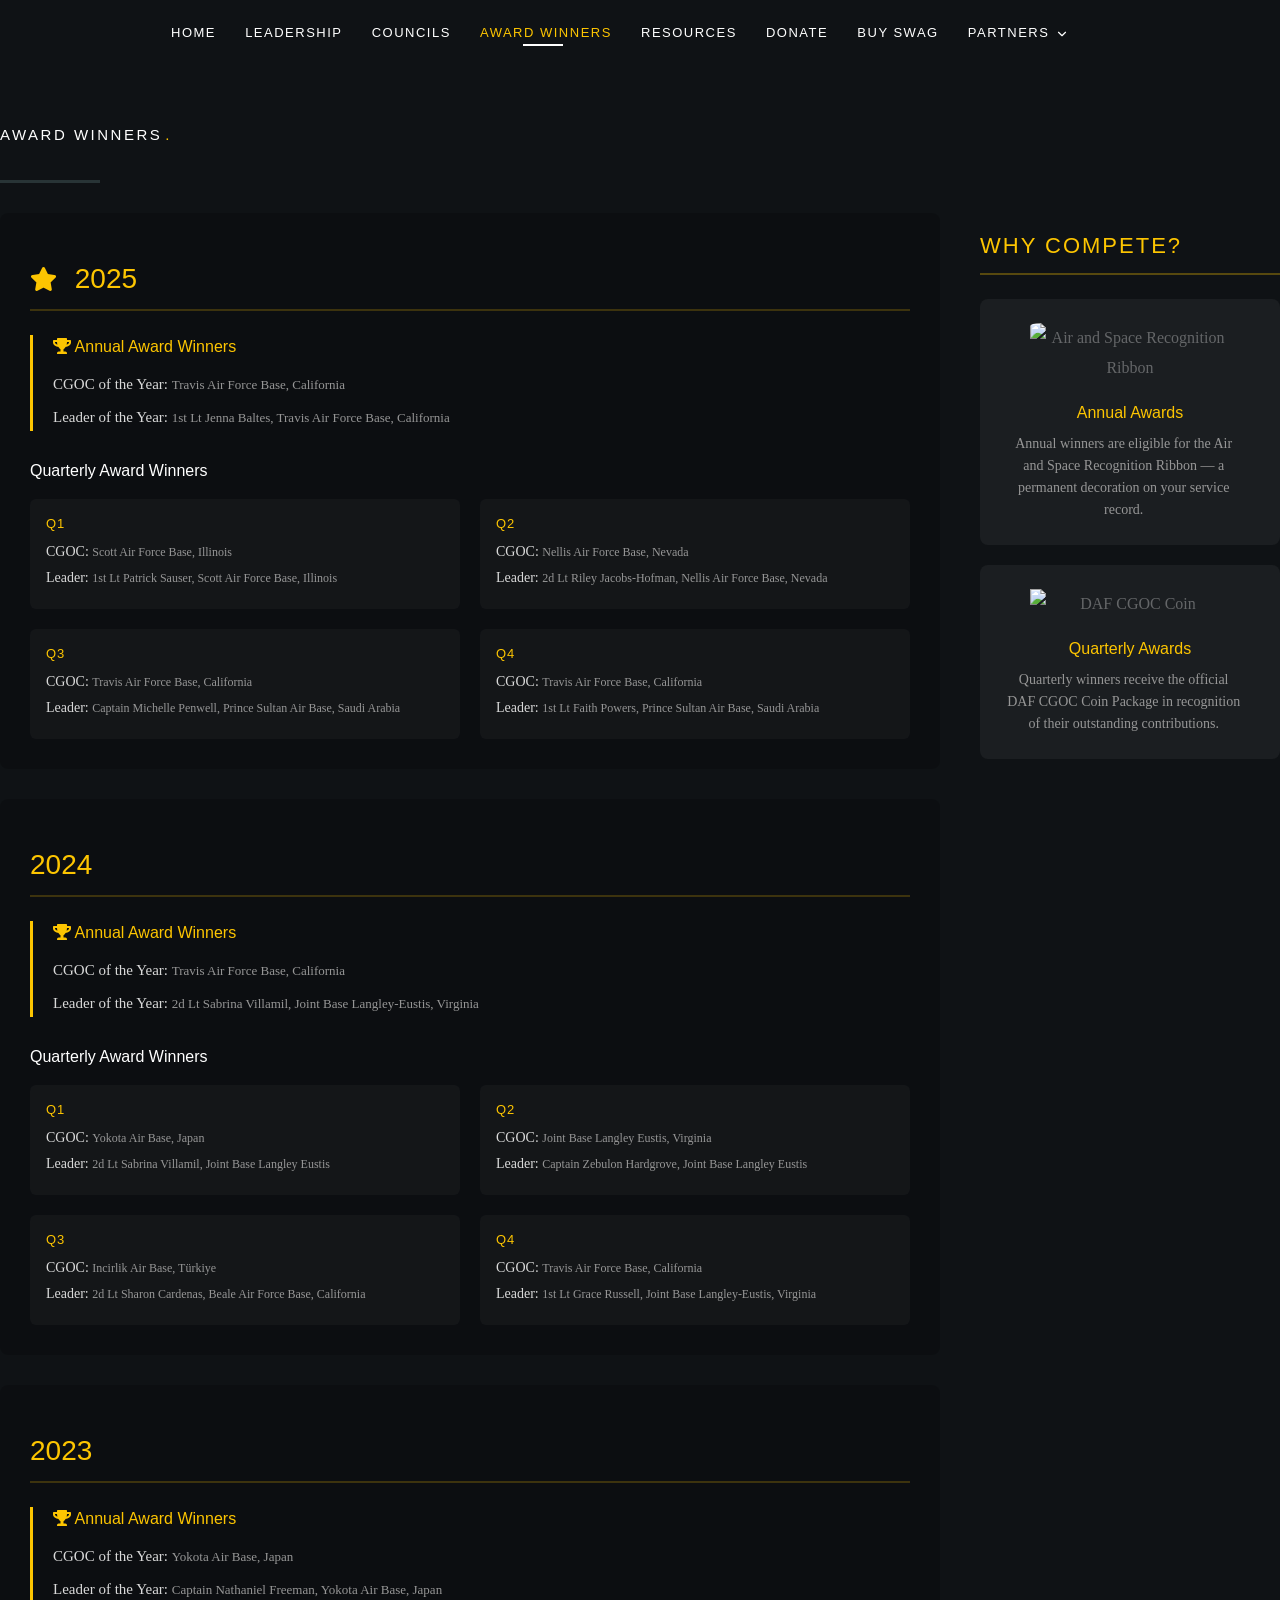
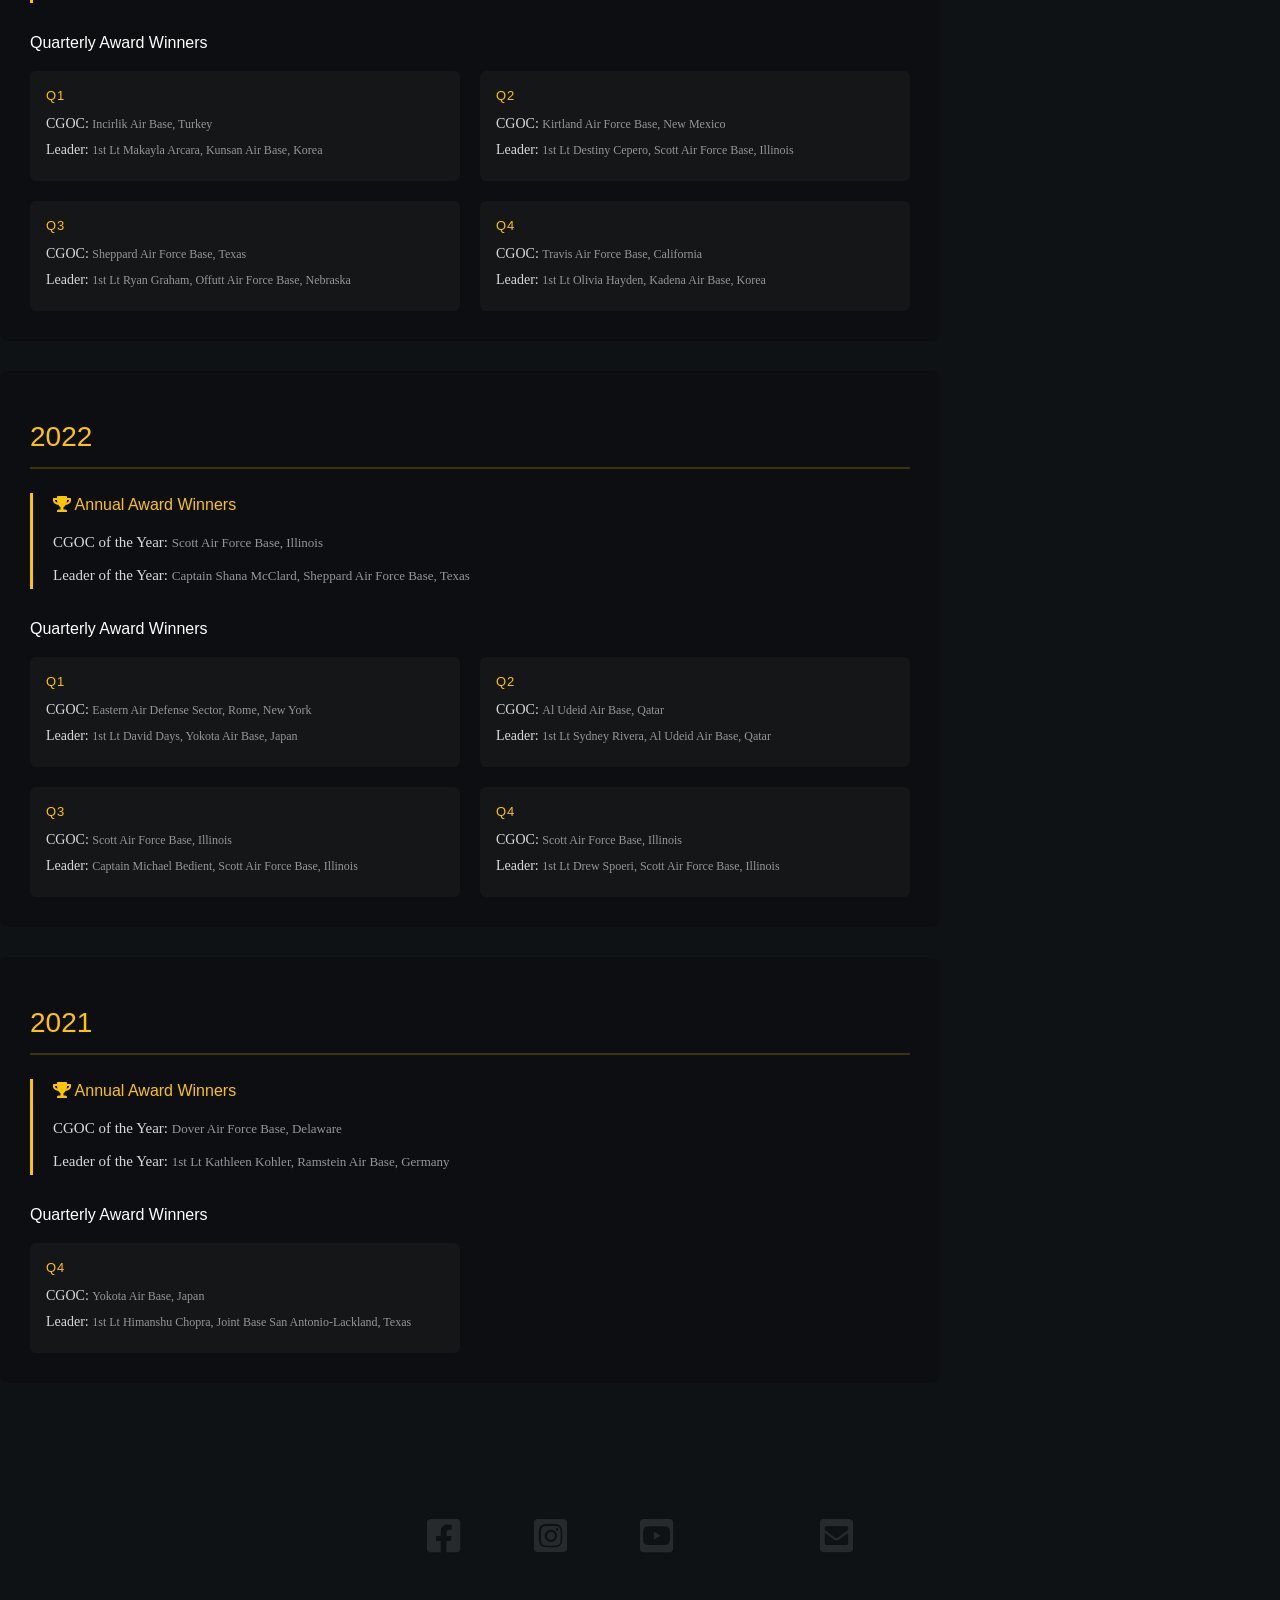
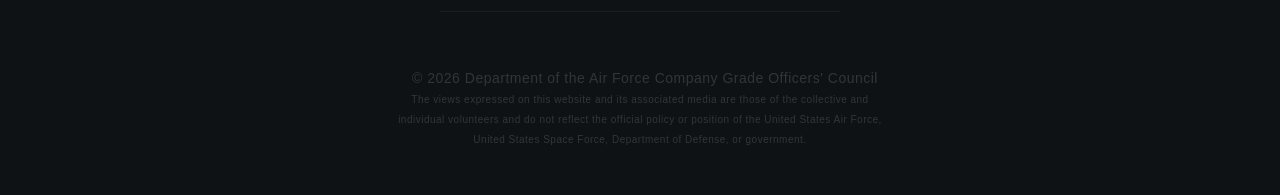
==== pages/award-winners.html @ f89428ad "Merge 72151a832425ed2cee11b6a753209eeb3ce64555 into 691ae4dccf4a4c928e546b67355859ea66c9c79c" ====
<!DOCTYPE html>
<html lang="en">
<head>
    <!-- - google analytics
    	 ================================================== -->
    <!-- Google tag (gtag.js) -->
    <script async src="https://www.googletagmanager.com/gtag/js?id=G-9MLXG6SFE1"></script>
    <script>
        window.dataLayer = window.dataLayer || [];
        function gtag() { dataLayer.push(arguments); }
        gtag('js', new Date());

        gtag('config', 'G-9MLXG6SFE1');
    </script>
    
    <!--- basic page needs
    ================================================== -->
    <meta charset="utf-8">
    <title>Award Winners - CGOC</title>
	<meta name="description" content="The 'Award Winners' page lists current and previous award winners for the quarterly and annual DAFCGOC awards.">  
	<meta name="author" content="">

    <!-- mobile-specific metas
    ================================================== -->
	<meta name="viewport" content="width=device-width, initial-scale=1, maximum-scale=5">

 	<!-- CSS
    ================================================== -->
    <link rel="stylesheet" href="../css/base.css">
    <link rel="stylesheet" href="../css/vendor.min.css">
    <link rel="stylesheet" href="../css/main.css">     
    <link rel="stylesheet" href="https://use.fontawesome.com/releases/v5.15.1/css/all.css">
    <link rel="stylesheet" href="https://use.fontawesome.com/releases/v5.15.1/css/v4-shims.css">

    <!-- favicons
    ================================================== -->
    <link rel="shortcut icon" href="../favicon.png" >

    <link rel="canonical" href="https://dafcgoc.org/pages/award-winners.html" />


</head>

<body>

	<!-- header
    ================================================== -->
    <header id="main-header">

        <div class="row">

            <div class="logo">
                <a href="../index.html">Home - DAFCGOC</a>
            </div>

            <nav id="nav-wrap">         
                
                <a class="mobile-btn" href="#nav-wrap" title="Show navigation">
                    <span class="menu-icon">Menu</span>
                </a>

                <a class="mobile-btn" href="#" title="Hide navigation">
                    <span class="menu-icon">Menu</span>
                </a>            

                <ul id="nav" class="nav">
					<li><a href="../index.html">Home</a></li>
					<li><a href="leadership.html">Leadership</a></li>
					<li><a href="councils.html">Councils</a></li>
                    <li class="current"><a href="award-winners.html">Award Winners</a></li>
                    <li><a href="resources.html">Resources</a></li>
                    <li><a href="donate.html">Donate</a></li>
                    <li><a href="store.html">Buy Swag</a></li>
					<li class="dropdown">
						<a href="#" class="top-level">Partners <svg class="nav-icon" xmlns="http://www.w3.org/2000/svg" width="14" height="14" viewBox="0 0 24 24"><path fill="none" stroke="currentColor" stroke-linecap="round" stroke-linejoin="round" stroke-width="2" d="m6 9l6 6l6-6"/></svg></a>
						<div class="dropdown-content">
      						<a href="moaa.html">MOAA</a>
      						<a href="defo.html">DEFO</a>
    					</div>
				</ul> <!-- end #nav -->

            </nav> <!-- end #nav-wrap -->

        </div> <!-- end row -->

    </header> <!-- end header -->


    <!-- Award winners
    ================================================== -->
    <section id="leadership" class="awards-page">

        <div class="row team section-head">
            <div class="twelve columns">
                <h1>Award Winners<span>.</span></h1>
                <hr />
            </div>

            <div class="awards-layout">

                <!-- Left column: Year cards -->
                <div class="awards-content">

                    <!-- 2025 -->
                    <div class="year-card">
                        <h2 class="year-card__heading"><i class="fas fa-star"></i> 2025</h2>

                        <div class="annual-winners">
                            <h4><i class="fas fa-trophy"></i> Annual Award Winners</h4>
                            <p>CGOC of the Year: <span>Travis Air Force Base, California</span></p>
                            <p>Leader of the Year: <span>1st Lt Jenna Baltes, Travis Air Force Base, California</span></p>
                        </div>

                        <div class="quarterly-winners">
                            <h4>Quarterly Award Winners</h4>
                            <div class="quarterly-grid">
                                <div class="quarter-block">
                                    <div class="quarter-block__label">Q1</div>
                                    <p>CGOC: <span>Scott Air Force Base, Illinois</span></p>
                                    <p>Leader: <span>1st Lt Patrick Sauser, Scott Air Force Base, Illinois</span></p>
                                </div>
                                <div class="quarter-block">
                                    <div class="quarter-block__label">Q2</div>
                                    <p>CGOC: <span>Nellis Air Force Base, Nevada</span></p>
                                    <p>Leader: <span>2d Lt Riley Jacobs-Hofman, Nellis Air Force Base, Nevada</span></p>
                                </div>
                                <div class="quarter-block">
                                    <div class="quarter-block__label">Q3</div>
                                    <p>CGOC: <span>Travis Air Force Base, California</span></p>
                                    <p>Leader: <span>Captain Michelle Penwell, Prince Sultan Air Base, Saudi Arabia</span></p>
                                </div>
                                <div class="quarter-block">
                                    <div class="quarter-block__label">Q4</div>
                                    <p>CGOC: <span>Travis Air Force Base, California</span></p>
                                    <p>Leader: <span>1st Lt Faith Powers, Prince Sultan Air Base, Saudi Arabia</span></p>
                                </div>
                            </div>
                        </div>
                    </div> <!-- end 2025 -->

                    <!-- 2024 -->
                    <div class="year-card">
                        <h2 class="year-card__heading">2024</h2>

                        <div class="annual-winners">
                            <h4><i class="fas fa-trophy"></i> Annual Award Winners</h4>
                            <p>CGOC of the Year: <span>Travis Air Force Base, California</span></p>
                            <p>Leader of the Year: <span>2d Lt Sabrina Villamil, Joint Base Langley-Eustis, Virginia</span></p>
                        </div>

                        <div class="quarterly-winners">
                            <h4>Quarterly Award Winners</h4>
                            <div class="quarterly-grid">
                                <div class="quarter-block">
                                    <div class="quarter-block__label">Q1</div>
                                    <p>CGOC: <span>Yokota Air Base, Japan</span></p>
                                    <p>Leader: <span>2d Lt Sabrina Villamil, Joint Base Langley Eustis</span></p>
                                </div>
                                <div class="quarter-block">
                                    <div class="quarter-block__label">Q2</div>
                                    <p>CGOC: <span>Joint Base Langley Eustis, Virginia</span></p>
                                    <p>Leader: <span>Captain Zebulon Hardgrove, Joint Base Langley Eustis</span></p>
                                </div>
                                <div class="quarter-block">
                                    <div class="quarter-block__label">Q3</div>
                                    <p>CGOC: <span>Incirlik Air Base, Türkiye</span></p>
                                    <p>Leader: <span>2d Lt Sharon Cardenas, Beale Air Force Base, California</span></p>
                                </div>
                                <div class="quarter-block">
                                    <div class="quarter-block__label">Q4</div>
                                    <p>CGOC: <span>Travis Air Force Base, California</span></p>
                                    <p>Leader: <span>1st Lt Grace Russell, Joint Base Langley-Eustis, Virginia</span></p>
                                </div>
                            </div>
                        </div>
                    </div> <!-- end 2024 -->

                    <!-- 2023 -->
                    <div class="year-card">
                        <h2 class="year-card__heading">2023</h2>

                        <div class="annual-winners">
                            <h4><i class="fas fa-trophy"></i> Annual Award Winners</h4>
                            <p>CGOC of the Year: <span>Yokota Air Base, Japan</span></p>
                            <p>Leader of the Year: <span>Captain Nathaniel Freeman, Yokota Air Base, Japan</span></p>
                        </div>

                        <div class="quarterly-winners">
                            <h4>Quarterly Award Winners</h4>
                            <div class="quarterly-grid">
                                <div class="quarter-block">
                                    <div class="quarter-block__label">Q1</div>
                                    <p>CGOC: <span>Incirlik Air Base, Turkey</span></p>
                                    <p>Leader: <span>1st Lt Makayla Arcara, Kunsan Air Base, Korea</span></p>
                                </div>
                                <div class="quarter-block">
                                    <div class="quarter-block__label">Q2</div>
                                    <p>CGOC: <span>Kirtland Air Force Base, New Mexico</span></p>
                                    <p>Leader: <span>1st Lt Destiny Cepero, Scott Air Force Base, Illinois</span></p>
                                </div>
                                <div class="quarter-block">
                                    <div class="quarter-block__label">Q3</div>
                                    <p>CGOC: <span>Sheppard Air Force Base, Texas</span></p>
                                    <p>Leader: <span>1st Lt Ryan Graham, Offutt Air Force Base, Nebraska</span></p>
                                </div>
                                <div class="quarter-block">
                                    <div class="quarter-block__label">Q4</div>
                                    <p>CGOC: <span>Travis Air Force Base, California</span></p>
                                    <p>Leader: <span>1st Lt Olivia Hayden, Kadena Air Base, Korea</span></p>
                                </div>
                            </div>
                        </div>
                    </div> <!-- end 2023 -->

                    <!-- 2022 -->
                    <div class="year-card">
                        <h2 class="year-card__heading">2022</h2>

                        <div class="annual-winners">
                            <h4><i class="fas fa-trophy"></i> Annual Award Winners</h4>
                            <p>CGOC of the Year: <span>Scott Air Force Base, Illinois</span></p>
                            <p>Leader of the Year: <span>Captain Shana McClard, Sheppard Air Force Base, Texas</span></p>
                        </div>

                        <div class="quarterly-winners">
                            <h4>Quarterly Award Winners</h4>
                            <div class="quarterly-grid">
                                <div class="quarter-block">
                                    <div class="quarter-block__label">Q1</div>
                                    <p>CGOC: <span>Eastern Air Defense Sector, Rome, New York</span></p>
                                    <p>Leader: <span>1st Lt David Days, Yokota Air Base, Japan</span></p>
                                </div>
                                <div class="quarter-block">
                                    <div class="quarter-block__label">Q2</div>
                                    <p>CGOC: <span>Al Udeid Air Base, Qatar</span></p>
                                    <p>Leader: <span>1st Lt Sydney Rivera, Al Udeid Air Base, Qatar</span></p>
                                </div>
                                <div class="quarter-block">
                                    <div class="quarter-block__label">Q3</div>
                                    <p>CGOC: <span>Scott Air Force Base, Illinois</span></p>
                                    <p>Leader: <span>Captain Michael Bedient, Scott Air Force Base, Illinois</span></p>
                                </div>
                                <div class="quarter-block">
                                    <div class="quarter-block__label">Q4</div>
                                    <p>CGOC: <span>Scott Air Force Base, Illinois</span></p>
                                    <p>Leader: <span>1st Lt Drew Spoeri, Scott Air Force Base, Illinois</span></p>
                                </div>
                            </div>
                        </div>
                    </div> <!-- end 2022 -->

                    <!-- 2021 -->
                    <div class="year-card">
                        <h2 class="year-card__heading">2021</h2>

                        <div class="annual-winners">
                            <h4><i class="fas fa-trophy"></i> Annual Award Winners</h4>
                            <p>CGOC of the Year: <span>Dover Air Force Base, Delaware</span></p>
                            <p>Leader of the Year: <span>1st Lt Kathleen Kohler, Ramstein Air Base, Germany</span></p>
                        </div>

                        <div class="quarterly-winners">
                            <h4>Quarterly Award Winners</h4>
                            <div class="quarterly-grid">
                                <div class="quarter-block">
                                    <div class="quarter-block__label">Q4</div>
                                    <p>CGOC: <span>Yokota Air Base, Japan</span></p>
                                    <p>Leader: <span>1st Lt Himanshu Chopra, Joint Base San Antonio-Lackland, Texas</span></p>
                                </div>
                            </div>
                        </div>
                    </div> <!-- end 2021 -->

                </div> <!-- end awards-content -->

                <!-- Right column: Incentives sidebar -->
                <aside class="awards-sidebar">
                    <h3>Why Compete?</h3>

                    <div class="incentive-card">
                        <img src="../assets/images/visuals/air-and-space-recognition-ribbon.png" class="radius-small" alt="Air and Space Recognition Ribbon">
                        <h4>Annual Awards</h4>
                        <p>Annual winners are eligible for the Air and Space Recognition Ribbon — a permanent decoration on your service record.</p>
                    </div>

                    <div class="incentive-card">
                        <img src="../assets/images/visuals/dafcgoc-coin-removebg.png" alt="DAF CGOC Coin">
                        <h4>Quarterly Awards</h4>
                        <p>Quarterly winners receive the official DAF CGOC Coin Package in recognition of their outstanding contributions.</p>
                    </div>
                </aside> <!-- end awards-sidebar -->

            </div> <!-- end awards-layout -->

        </div> <!-- end section-head -->

    </section> <!-- end award winners -->

    <!-- Footer
    ================================================== -->
    <footer>

		<div class="row">

			<div class="twelve columns content group">

				<ul class="social-links">
					<li><a href="https://www.facebook.com/DAFCGOC" target="_blank" aria-label="Follow us on Facebook"><i
								class="fab fa-facebook-square"></i></a></li>
					<li><a href="https://www.instagram.com/dafcgoc/" target="_blank" aria-label="Follow us on Instagram"><i
								class="fab fa-instagram-square"></i></a></li>
					<li><a href="https://www.youtube.com/@dafcgoc" target="_blank" aria-label="Check out our YouTube"><i class="fab fa-youtube-square"></i></a></li>
					<li><a href="https://www.linkedin.com/company/dafcgoc" target="_blank" aria-label="Follow us on LinkedIn"><i
								class="fab fa-linkedin-square"></i></a></li>
					<li><a href="mailto:contact@dafcgoc.org" aria-label="Email us"><i class="fa fa-envelope-square"></i></a></li>
				</ul>

				<hr />

				<ul class="copyright">
					<li>&copy; 2026 Department of the Air Force Company Grade Officers' Council</li>
					<li class="disclaimer">
						The views expressed on this website and its associated media are those of the collective and
						individual volunteers and do not reflect the official policy or position of the United States
						Air Force, United States Space Force, Department of Defense, or government.
					</li>
				</ul>

			</div> <!-- end row -->

	</footer> <!-- end footer -->

    <!-- JavaScript
    ================================================== --> 
    <script src="../js/main.js"></script>

</body>

</html>
---- css/main.css ----
/* =================================================================== */
/*
/*	TOC: (TODO)
/*  01. =webfonts and iconfonts
/*  02. =document setup
/*  03. =preloader
/*  04. =forms
/*  05. =theme common styles
/*  06. =header styles
/*  07. =carousel
/*  08. =portfolio styles
/*  09. =about
/*  10. =leadership
/*  11. =councils
/*  12. =resources
/*  13. =social media
/*  14. =contact
/*  15. =login/register
/*  16. =footer
/*
/* =================================================================== */

/** 
/* 01. =webfonts and iconfonts
/* =================================================================== */

@import url("fonts.css");
@import url("font-awesome/css/font-awesome.min.css");
@import url('https://fonts.googleapis.com/css?family=Open+Sans&display=swap');


/* ===================================================================
/* CSS Custom Properties & Reusable Classes
/* =================================================================== */

:root {
	--color-bg: #0F1215;
	--color-bg-alt: #12151B;
	--color-bg-card: rgba(0, 0, 0, 0.2);
	--color-bg-subtle: rgba(255, 255, 255, 0.03);
	--color-bg-light: rgba(255, 255, 255, 0.05);
	--color-gold: #fdc501;
	--color-gold-dim: rgba(253, 197, 1, 0.2);
	--color-gold-border: rgba(253, 197, 1, 0.3);
	--color-blue: #2374b4;
	--color-text: #646668;
	--color-text-light: #969696;
	--color-text-bright: #d9d9d9;
	--color-white: #FFFFFF;
	--radius-sm: 6px;
	--radius-md: 8px;
	--spacing-section: 120px;
	--spacing-card: 30px;
	--spacing-gap: 40px;
	--font-heading: "raleway-heavy", sans-serif;
	--font-body: "merriweather-regular", serif;
	--font-light: "merriweather-light", serif;
}

/* Skip to content link */
.skip-link {
	position: absolute;
	top: -50px;
	left: 0;
	background: var(--color-gold);
	color: #000;
	padding: 8px 16px;
	z-index: 10000;
	font: 14px/24px var(--font-heading);
	text-decoration: none;
	transition: top 0.3s;
}

.skip-link:focus {
	top: 0;
	color: #000;
}

/* Reusable card */
.card {
	background: var(--color-bg-card);
	border-radius: var(--radius-md);
	padding: var(--spacing-card);
	margin-bottom: 30px;
}

.card__heading {
	font: 24px/32px var(--font-heading);
	color: var(--color-gold);
	margin-bottom: 20px;
	padding-bottom: 12px;
	border-bottom: 2px solid var(--color-gold-dim);
}

.card__heading i {
	margin-right: 10px;
	font-size: 20px;
}

/* Reusable section grid */
.section-grid {
	display: grid;
	grid-template-columns: repeat(auto-fill, minmax(340px, 1fr));
	gap: 24px;
}

@media only screen and (max-width: 400px) {
	.section-grid {
		grid-template-columns: 1fr;
	}
}

/* Page layout with sidebar */
.page-layout {
	display: flex;
	gap: var(--spacing-gap);
	width: 100%;
	clear: both;
	box-sizing: border-box;
}

.page-layout__content {
	flex: 1;
	min-width: 0;
}

.page-layout__sidebar {
	width: 300px;
	flex-shrink: 0;
	position: sticky;
	top: 90px;
	align-self: flex-start;
}

@media only screen and (max-width: 768px) {
	.page-layout {
		flex-direction: column;
		gap: 0;
	}

	.page-layout__sidebar {
		width: 100%;
		position: static;
		order: -1;
		margin-bottom: 30px;
	}
}

/* Gold CTA button */
.btn-gold {
	display: inline-block;
	padding: 12px 28px;
	background: var(--color-gold);
	color: #000;
	font: 14px/24px var(--font-heading);
	text-transform: uppercase;
	letter-spacing: 1px;
	border-radius: 4px;
	border: none;
	cursor: pointer;
	text-decoration: none;
	transition: all 0.3s ease-in-out;
}

.btn-gold:hover,
.btn-gold:focus {
	background: #e5b101;
	color: #000;
}

/* Iframe container */
.iframe-container {
	position: relative;
	overflow: hidden;
	width: 100%;
	border-radius: var(--radius-sm);
	background: var(--color-bg-card);
}

.iframe-container iframe {
	position: absolute;
	border: 0;
	top: 0;
	left: 0;
	bottom: 0;
	right: 0;
	width: 100%;
	height: 100%;
}

/* Reduced motion */
@media (prefers-reduced-motion: reduce) {
	*,
	*::before,
	*::after {
		animation-duration: 0.01ms !important;
		animation-iteration-count: 1 !important;
		transition-duration: 0.01ms !important;
	}
}


/**
/* 02. =document setup
/* =================================================================== */

/* Body 
---------------------------------------------------------------------- */
html,
body {
	height: 100%;
	width: 100%;
	margin: 0; 
	padding: 0;
}

body {
	background: #0F1215;
	font: 16px/30px "merriweather-regular", serif;
	font-weight: normal;
	color: #646668;
}

/* links 
---------------------------------------------------------------------- */
a,
a:visited {
	color: white;
	transition: all 0.3s ease-in-out;
}

a:hover,
a:focus {
	color: var(--color-gold);
}

a:focus-visible {
	outline: 2px solid var(--color-gold);
	outline-offset: 2px;
}

/* Typography
--------------------------------------------------------------------- */
h1,
h2,
h3,
h4,
h5,
h6 {
	font-family: "raleway-heavy", sans-serif;
	color: #FFFFFF;
	font-style: normal;
	text-rendering: optimizeLegibility;
	margin: 18px 0 15px;
}

h1 a,
h2 a,
h3 a,
h4 a,
h5 a,
h6 a {
	font-weight: inherit;
}

h1 {
	font-size: 30px;
	line-height: 36px;
	margin-top: 0;
	letter-spacing: -1px;
}

h2 {
	font-size: 24px;
	line-height: 30px;
}

h3 {
	font-size: 20px;
	line-height: 30px;
}

h4 {
	font-size: 17px;
	line-height: 30px;
}

h5 {
	font-size: 14px;
	line-height: 30px;
	margin-top: 15px;
	text-transform: uppercase;
	letter-spacing: 1px;
}

h6 {
	font-size: 13px;
	line-height: 30px;
	margin-top: 15px;
	text-transform: uppercase;
	letter-spacing: 1px;
}

p {
	margin: 15px 0 15px 0;
}

p img {
	margin: 0;
}

p.lead {
	font: 20px/36px "merriweather-light", serif;
	color: #707273;
}

em {
	font: 16px/30px "merriweather-italic", serif;
	font-style: normal;
}

strong,
b {
	font: 16px/30px "merriweather-bold", serif;
	font-weight: normal;
}

small {
	font-size: 11px;
	line-height: inherit;
}

blockquote {
	margin: 18px 0px;
	padding-left: 40px;
	position: relative;
}

blockquote:before {
	content: "\201C";
	opacity: 0.45;
	font-size: 80px;
	line-height: 0px;
	margin: 0;
	font-family: arial, sans-serif;
	position: absolute;
	top: 30px;
	left: 0;
}

blockquote p {
	font-family: georgia, serif;
	font-style: italic;
	padding: 0;
	font-size: 18px;
	line-height: 30px;
}

blockquote cite {
	display: block;
	font-size: 12px;
	font-style: normal;
	line-height: 18px;
}

blockquote cite:before {
	content: "\2014 \0020";
}

blockquote cite a,
blockquote cite a:visited {
	color: #707273;
	border: none;
}

abbr {
	font-family: "merriweather-bold", serif;
	font-variant: small-caps;
	text-transform: lowercase;
	letter-spacing: .5px;
	color: #707273;
}

pre,
code {
	font-family: Consolas, "Andale Mono", Courier, "Courier New", monospace;
}

pre {
	white-space: pre;
	white-space: pre-wrap;
	word-wrap: break-word;
}

code {
	padding: 3px;
	background: #ECF0F1;
	color: #707273;
	border-radius: 3px;
}

del {
	text-decoration: line-through;
}

abbr[title],
dfn[title] {
	border-bottom: 1px dotted;
	cursor: help;
}

mark {
	background: #FFF49B;
	color: #000;
}

hr {
	border: solid #707273;
	border-width: 1px 0 0;
	clear: both;
	margin: 23px 0 12px;
	height: 0;
}

/* Lists  
--------------------------------------------------------------------- */
ul,
ol {
	margin-top: 15px;
	margin-bottom: 15px;
}

ul {
	list-style: disc;
	margin-left: 17px;
}

dl {
	margin: 0 0 15px 0;
}

dt {
	margin: 0;
	color: #fdc501;
}

dd {
	margin: 0 0 0 20px;
}

/* Floated image  
--------------------------------------------------------------------- */
img.pull-right {
	margin: 12px 0px 0px 18px;
}

img.pull-left {
	margin: 12px 18px 0px 0px;
}

/* Style Placeholder Text  
--------------------------------------------------------------------- */
::-webkit-input-placeholder {
	color: #12151B;
}

:-moz-placeholder {

	/* Firefox 18- */
	color: #12151B;
}

::-moz-placeholder {

	/* Firefox 19+ */
	color: #12151B;
}

:-ms-input-placeholder {
	color: #12151B;
}

.placeholder {
	color: #12151B !important;
}

/* block grids default paddings 
--------------------------------------------------------------------- */
.bgrid {
	padding: 0 20px;
}

@media only screen and (max-width:1024px) {
	.bgrid {
		padding: 0 18px;
	}

}

@media only screen and (max-width:768px) {
	.bgrid {
		padding: 0 15px;
	}

}

@media only screen and (max-width:600px) {
	.bgrid {
		padding: 0 10px;
	}

}

@media only screen and (max-width:400px) {
	.bgrid {
		padding: 0;
	}

}


/* 
/* 03. =Preloader
/* =================================================================== */

#preloader {
	position: fixed;
	top: 0;
	left: 0;
	right: 0;
	bottom: 0;
	background: #0F1215;
	z-index: 9999999;
	height: 100%;
	width: 100%;
}

.no-js #preloader,
.oldie #preloader {
	display: none;
}

#loader {
	position: absolute;
	top: 50%;
	left: 50%;
	width: 50px;
	height: 50px;
	margin-left: -25px;
	margin-top: -25px;
	background-color: #fdc501;
	-webkit-animation: sk-rotateplane 1.2s infinite ease-in-out;
	animation: sk-rotateplane 1.2s infinite ease-in-out;
}

@-webkit-keyframes sk-rotateplane {
	0% {
		-webkit-transform: perspective(120px);
	}

	50% {
		-webkit-transform: perspective(120px) rotateY(180deg);
	}

	100% {
		-webkit-transform: perspective(120px) rotateY(180deg) rotateX(180deg);
	}

}

@keyframes sk-rotateplane {
	0% {
		-webkit-transform: perspective(120px) rotateX(0deg) rotateY(0deg);
		transform: perspective(120px) rotateX(0deg) rotateY(0deg);
	}

	50% {
		-webkit-transform: perspective(120px) rotateX(-180.1deg) rotateY(0deg);
		transform: perspective(120px) rotateX(-180.1deg) rotateY(0deg);
	}

	100% {
		-webkit-transform: perspective(120px) rotateX(-180deg) rotateY(-179.9deg);
		transform: perspective(120px) rotateX(-180deg) rotateY(-179.9deg);
	}

}


/* 
/* 04. =forms
/* =================================================================== */

form {
	margin-bottom: 30px;
}

fieldset {
	margin: 0 0 30px 0;
	padding: 0;
	border: none;
}

input,
button {
	-webkit-font-smoothing: antialiased;
}

input[type="text"],
input[type="password"],
input[type="email"],
textarea,
select {
	display: block;
	padding: 18px 20px;
	margin: 0 0 12px 0;
	border: 0;
	outline: none;
	vertical-align: middle;
	color: #a3a4a6;
	font-family: "raleway-bold", sans-serif;
	font-size: 15px;
	line-height: 24px;
	border-radius: 3px;
	max-width: 100%;
	background: rgba(255, 255, 255, 0.1);
	-moz-transition: all 0.3s ease-in-out;
	-o-transition: all 0.3s ease-in-out;
	-webkit-transition: all 0.3s ease-in-out;
	-ms-transition: all 0.3s ease-in-out;
	transition: all 0.3s ease-in-out;
}

textarea {
	min-height: 252px;
}

input[type="text"]:focus,
input[type="password"]:focus,
input[type="email"]:focus,
select:focus,
textarea:focus {
	color: #000000;
	background: #FFFFFF;
}

.button,
.button:visited,
button,
input[type="submit"],
input[type="reset"],
input[type="button"] {
	display: inline-block;
	font: 16px/30px "raleway-heavy", sans-serif;
	padding: 9px 16px;
	margin: 0 3px 6px 0;
	background: #fdc501;
	color: #000000;
	text-decoration: none;
	cursor: pointer;
	height: auto;
	text-align: center;
	border: none;
	-webkit-appearance: none;
	-webkit-font-smoothing: inherit;
	border-radius: 3px;
	-moz-transition: all 0.3s ease-in-out;
	-o-transition: all 0.3s ease-in-out;
	-webkit-transition: all 0.3s ease-in-out;
	-ms-transition: all 0.3s ease-in-out;
	transition: all 0.3s ease-in-out;
}

.button:hover,
button:hover,
input[type="submit"]:hover,
input[type="reset"]:hover,
input[type="button"]:hover {
	color: #FFFFFF;
	background: #2374b4;
}

label,
legend {
	font: 15px/30px "raleway-bold", sans-serif;
	margin: 12px 0;
	color: #252525;
	display: block;
}

label span,
legend span {
	color: #575859;
	font: 16px/30px "raleway-bold", sans-serif;
}

input[type="checkbox"],
input[type="radio"] {
	font-size: 15px;
	color: #575859;
}

input[type="checkbox"] {
	display: inline;
}


/** 
/* 05. =theme common styles
/* =================================================================== */

/* hr */
hr {
	border: solid #283436;
	border-width: 3px 0 0;
	width: 100px;
	margin: 11px 0 30px;
	height: 0;
	clear: both;
	text-align: left;
	-moz-transition: all 0.5s ease-in-out;
	-o-transition: all 0.5s ease-in-out;
	-webkit-transition: all 0.5s ease-in-out;
	-ms-transition: all 0.5s ease-in-out;
	transition: all 0.5s ease-in-out;
}

/* for css animations */
.show {
	filter: alpha(opacity=100);
	-ms-filter: "progid:DXImageTransform.Microsoft.Alpha(Opacity=100)";
	opacity: 1;
	zoom: 1;
}

.circle {
	border-radius: 50%;
}

.radius-small {
	border-radius: 5%;
}

/* sections */
.section-head h1 {
	font: 15px/30px "raleway-heavy", sans-serif;
	text-transform: uppercase;
	letter-spacing: 2.5px;
	color: #FFFFFF;
	margin-bottom: 30px;
	margin-top: 18px;
}

.section-head h1 span {
	color: #fdc501;
	position: relative;
	left: 3px;
}

.section-head p {
	font: 20px/36px "merriweather-light", serif;
	width: 95%;
}

.section-head:hover h1 + hr {
	border-color: #fdc501;
	width: 120px;
	text-align: left;
}

@media only screen and (max-width:768px) {
	.section-head {
		text-align: center;
	}

	.section-head p {
		font: 18px/36px "merriweather-light", serif;
		width: auto;
	}

	.section-head h1 + hr {
		margin-left: auto;
		margin-right: auto;
	}

}

@media only screen and (max-width:600px) {
	.section-head p {
		font: 17px/33px "merriweather-light", serif;
		width: auto;
	}

}

@media only screen and (max-width:400px) {
	.section-head [class*="column"] {
		padding: 0;
	}

}


/** 
/* 06. =header styles
/* =================================================================== */

header {
	height: 66px;
	width: 100%;
	position: fixed;
	left: 0;
	top: 0;
	z-index: 600;
	-moz-transition: all 0.5s ease-in-out;
	-o-transition: all 0.5s ease-in-out;
	-webkit-transition: all 0.5s ease-in-out;
	-ms-transition: all 0.5s ease-in-out;
	transition: all 0.5s ease-in-out;  
}

header.opaque {
	background: black;
	border-bottom: 1px solid rgba(255, 255, 255, 0.1);
}

/* header logo */
header .logo {
	float: left;
	width: auto;
	margin-left: 15px;
	margin-right: 30px;
	z-index: 600;    
	
	/* add position relative since z-index only applies to  
	elements that have been given an explicit position */
	position: relative;
}

header .logo a {
	display: block;
	margin: 0;
	padding: 0;
	border: none;
	font: 0/0 a;
	text-shadow: none;
	color: transparent;
	width: 114px;
	height: 66px;
	background: url("../assets/logos/dafcgoc-logo.png") no-repeat center;
	background-size: 90px 60px;
}

/* header social */
header .header-social {
	font-size: 20px;
	font-weight: normal;
	line-height: 66px;
	margin-top: 0;
	margin-left: 30px;
	padding-left: 36px;
	border-left: 1px solid rgba(150, 150, 150, 0.2);
	float: left;
	position: relative;
	top: -1px;
}

header .header-social li {
	display: inline-block;
	margin-right: 15px;
}

header .header-social li a {
	color: #FFFFFF;
}

header .header-social li a:hover {
	color: #fdc501;
}

.center {
	text-align: center;
}

/* media queries:  
/* header/header components */
@media only screen and (max-width:880px) {
	header .header-social {
		display: none;
	}

}

@media only screen and (max-width:768px) {
	header {
		background: black;
		border-bottom: 1px solid rgba(255, 255, 255, 0.1);
	}

	header .row {
		width: 100%;
	}

	header .logo {
		margin-left: -30px;
	}

}

/* primary navigation
--------------------------------------------------------------------- */
#nav-wrap,
#nav-wrap ul,
#nav-wrap li,
#nav-wrap a {
	margin: 0;
	padding: 0;
}

/* nav-wrap */
#nav-wrap {
	font: 13px "raleway-heavy", sans-serif;
	text-transform: uppercase;
	letter-spacing: 1.5px;
	float: left;  
}

/* hide toggle button */
#nav-wrap > a {
	display: none;
}

ul#nav {
	min-height: 66px;
	display: inline-block;
	width: auto;  

	/* left align the menu */
	text-align: left;
}

ul#nav li {
	position: relative;
	list-style: none;
	display: inline-block;
	height: 66px;    
}

/* Links */
ul#nav li a {

	/* 14px padding top + 14px padding bottom + 38px line-height = 66px */
	display: block;
	padding: 14px 12px;
	line-height: 38px;
	text-decoration: none;
	text-align: left;
	color: #FFFFFF;
	position: relative;
	-moz-transition: color 0.2s ease-in-out;
	-o-transition: color 0.2s ease-in-out;
	-webkit-transition: color 0.2s ease-in-out;
	-ms-transition: color 0.2s ease-in-out;
	transition: color 0.2s ease-in-out;
}

ul#nav li a:hover {
	color: #fdc501;
}

ul#nav li a:active {
	background-color: transparent !important;
}

ul#nav li.current a {
	color: #fdc501;
}

li a, .dropbtn {
  display: inline-block;
  color: white;
  text-align: center;
  padding: 14px 16px;
  text-decoration: none;
}

ul#nav li.current a:after {
	position: absolute;
	left: 50%;
	bottom: 20px;
	width: 40px;
	height: 2px;
	margin-left: -23px;
	background-color: white;
	content: '\0020';
	display: block;
	-moz-transition: all 0.3s ease-in-out;
	-o-transition: all 0.3s ease-in-out;
	-webkit-transition: all 0.3s ease-in-out;
	-ms-transition: all 0.3s ease-in-out;
	transition: all 0.3s ease-in-out;
}

.abs-button {
	position: absolute;
	right: 7px;
	top: 7px;
}

/* Add section to shrink left & right margins when the screen gets lower than 890 [with the added navigation items the navigation bar begins to create 2 lines] */
@media only screen and (max-width: 1226px) {
	ul#nav li a {
		padding: 14px .7vw ;
		font-size: 1vw;
		white-space: nowrap;
	}
}

/* @media only screen and (max-width: 1074px) {
	ul#nav li a {
		padding: 4vw 4px;
		font-size: 1vw;
	}
} */

@media only screen and (max-width: 964px) {
	ul#nav li a {
		padding: 14px .2vw ;
		font-size: 1vw;
		white-space: nowrap;
	}

	.logo {
		margin-right: 10px;
	}
}

.nav-icon {
	display: inline-block;
	vertical-align: middle;
	transition: transform 0.3s ease-in-out;
}

.dropdown:hover .nav-icon,
.dropdown-current:hover .nav-icon {
	transform: rotate(180deg);
}

.dropdown-content {
  display: none;
  position: absolute;
  background-color: rgba(21, 21, 21, 0.756);
  min-width: 160px;
  box-shadow: 0px 8px 16px 0px rgba(0,0,0,0.2);
  z-index: 1;
}

.dropdown-content a:hover {background-color:rgba(206, 206, 206, 0.1);}

ul#nav li.dropdown-current > a {
	color: #fdc501;
}

.dropdown:hover .dropdown-content, .dropdown-current:hover .dropdown-content {
  display: block;
}

/* mobile navigation 
--------------------------------------------------------------------- */
@media only screen and (max-width:768px) {
	#nav-wrap {
		z-index: 700;
		display: block;
		width: 100%;
		float: none;
		position: absolute;
		top: 0;
		right: 0;
	}

	/* mobile-btn and toggle-btn */
	#nav-wrap > a {
		border: none;
		color: #FFFFFF;
		height: 40px;
		min-width: 40px;
		font-size: 12px;
		text-align: left;
		float: right;
		display: block;
		padding: 0;
		position: relative;
		top: 13px;
		right: 20px;
	}

	#nav-wrap > a:hover .menu-icon {
		background: #FFFFFF;
	}

	#nav-wrap .menu-icon {
		display: inline-block;
		width: 24px;
		height: 3px;
		margin-top: -3px;
		position: absolute;
		right: 8px;
		top: 50%;
		bottom: auto;
		left: auto;
		background: #fdc501;
		-moz-transition: all 0.3s ease-in-out;
		-o-transition: all 0.3s ease-in-out;
		-webkit-transition: all 0.3s ease-in-out;
		-ms-transition: all 0.3s ease-in-out;
		transition: all 0.3s ease-in-out;
		font: 0/0 a;
		text-shadow: none;
		color: transparent;
	}

	#nav-wrap .menu-icon:before,
	#nav-wrap .menu-icon:after {
		content: '';
		width: 100%;
		height: 100%;
		position: absolute;
		background-color: inherit;
		left: 0;
	}

	#nav-wrap .menu-icon:before {
		bottom: 8px;
	}

	#nav-wrap .menu-icon:after {
		top: 8px;
	}

	/* dropdown nav */
	#nav-wrap ul#nav {
		background: #1c212a;
		padding: 54px 45px 60px 45px;
		margin: 0;
		height: auto;
		display: none;
		clear: both;
		width: 100%;
		float: none;
		position: absolute;
		top: 66px;
		right: 0;
	}

	#nav-wrap ul#nav > li {
		display: block;
		float: none;
		height: auto;
		text-align: left;
		border-bottom: 1px dotted rgba(200, 200, 200, 0.1);
		padding: 6px 0;
	}

	#nav-wrap ul#nav > li:first-child {
		border-top: 1px dotted rgba(200, 200, 200, 0.1);
	}

	#nav-wrap ul#nav li a {
		display: block;
		width: auto;
		padding: 0;
		color: #cacbcb;
		padding: 12px 0;
		line-height: 16px;
		border: none;
	}

	#nav-wrap ul#nav li a:hover {
		color: #FFFFFF;
	}

	#nav-wrap ul#nav li.current > a {
		background: none;
		color: #fdc501;
	}

	#nav-wrap ul#nav li.current > a:after {
		display: none;
	}

	#nav-wrap a.mobile-btn {
		display: none;
	}

	ul#nav li a {
		padding: 14px .2vw;
		font-size: 4vw;
		white-space: nowrap;
	}

	.js #nav-wrap a#toggle-btn {
		display: block;
	}

	/* if js is disabled */
	.no-js #nav-wrap:not(:target) > a:first-of-type,
	.no-js #nav-wrap:target > a:last-of-type {
		display: block;
	}

	.no-js #nav-wrap:target ul#nav {
		display: block;
	}

	.dropdown-content {
		display: block;
		position: relative;
		background-color: rgba(206, 206, 206, 0.1);
		width: 100%;
		box-shadow: none;
		z-index: 1;
		padding-left: 15px;
	}

	.dropdown .nav-icon,
	.dropdown-current .nav-icon {
		transform: rotate(360deg);
	}

#nav-wrap ul#nav li.dropdown-current > a, li.dropdown-current a {
	color: #fdc501;
}

ul#nav li.dropdown a.top-level, ul#nav li.dropdown-current a.top-level {
	cursor: pointer;
}

}

/* make sure the menu is visible on larger screens
--------------------------------------------------------------------- */
@media only screen and (min-width:768px) {
	#nav-wrap ul#nav {
		display: block !important;
	}

}

/* 
/* 07. =carousel
/* =================================================================== */

/* carousel background images */
.bg {
  /* The image used */
  background-image: url(../assets/images/home-bg.jpg);

  /* Full height */
  height: 40%; 

  /* Center and scale the image nicely */
  background-position: center;
  background-repeat: no-repeat;
  background-size: cover;
}

@media only screen and (max-width: 601px){
	.bg {
		background-image: url(../assets/images/home-bg_mobile.jpg);
		height: 10%; 
	}
}

.first {
	background: #0F1215 url(../assets/images/home-bg.jpg) no-repeat center;
}
.second {
	background: #0F1215 url(../assets/images/bg-A.jpg) no-repeat center;
}
.third {
	background: #0F1215 url(../assets/images/bg-B.jpg) no-repeat center;
}
.fourth {
	background: #0F1215 url(../assets/images/bg-C.jpg) no-repeat center;
}

.slider {
	height: 60%;
	width: 100%;
	position: relative;
	overflow: hidden;
	display: -webkit-box;
	display: -webkit-flex;
	display: -ms-flexbox;
	display: flex;

	-webkit-flex-flow: row nowrap;
	-ms-flex-flow: row nowrap;
	flex-flow: row nowrap;
	-webkit-box-align: end;
	-webkit-align-items: flex-end;
	-ms-flex-align: end;
	align-items: flex-end;
	-webkit-box-pack: center;
	-webkit-justify-content: center;
	-ms-flex-pack: center;
	justify-content: center;
}
.slider__nav {
	width: 12px;
	height: 12px;
	margin: 2rem 12px;
	border-radius: 50%;
	z-index: 10;
	outline: 6px solid #fdc501;
	outline-offset: -6px;
	box-shadow: 0 0 0 0 #333, 0 0 0 0 rgba(51, 51, 51, 0);
	cursor: pointer;
	-webkit-appearance: none;
	-moz-appearance: none;
	appearance: none;
	-webkit-backface-visibility: hidden;
	backface-visibility: hidden;
}
.slider__nav:checked {
  	-webkit-animation: check 0.4s linear forwards;
	animation: check 0.4s linear forwards;
}
.slider__nav:checked:nth-of-type(1) ~ .slider__inner {
  	left: 0%;
}
.slider__nav:checked:nth-of-type(2) ~ .slider__inner {
  	left: -100%;
}
.slider__nav:checked:nth-of-type(3) ~ .slider__inner {
  	left: -200%;
}
.slider__nav:checked:nth-of-type(4) ~ .slider__inner {
  	left: -300%;
}
.slider__inner {
	position: absolute;
	top: 0;
	left: 0;
	width: 400%;
	height: 100%;
	-webkit-transition: left 0.4s;
	transition: left 0.4s;
	display: -webkit-box;
	display: -webkit-flex;
	display: -ms-flexbox;
	display: flex;
	-webkit-flex-flow: row nowrap;
	-ms-flex-flow: row nowrap;
	flex-flow: row nowrap;
}
.slider__contents {
	-webkit-background-size: cover;
	-moz-background-size: cover;
	background-size: cover;
	min-height: 700px;
	width: 100%;

	height: 100%;
	padding: 2rem;
	text-align: center;
	display: -webkit-box;
	display: -webkit-flex;
	display: -ms-flexbox;
	display: flex;
	-webkit-box-flex: 1;
	-webkit-flex: 1;
	-ms-flex: 1;
	flex: 1;
	-webkit-flex-flow: column nowrap;
	-ms-flex-flow: column nowrap;
	flex-flow: column nowrap;
	-webkit-box-align: center;
	-webkit-align-items: center;
	-ms-flex-align: center;
	align-items: center;
	-webkit-box-pack: center;
	-webkit-justify-content: center;
	-ms-flex-pack: center;
	justify-content: center;
}
.slider__caption {
	font: 49px/1.3 "raleway-bold", sans-serif;
	letter-spacing: -1px;
	padding-bottom: 24px;
	color: white;
	text-shadow: 0 1px 20px rgba(0, 0, 0, 0.6);
	position: relative;    
}
@media only screen and (max-width: 601px){
	.slider__caption {
		font: 25px/1.3 "raleway-bold", sans-serif;
	}
}


.slider__caption::after {
	display: block;
	background-color: #fdc501;
	width: 100px;
	height: 3px;
	content: '\0020';
	position: absolute;
	left: calc(50% - 50px);
	bottom: 0;
}
.slider__txt {
	font: 18px/1.9 "raleway-bold", sans-serif;
	color: rgba(255, 255, 255, 0.7);
	text-shadow: 0 1px 15px rgba(0, 0, 0, 0.5);
	/* width: 85%; */
	margin-top: 24px;    
}
@media only screen and (max-width: 601px){
	.slider__txt {
		font: 15px/1.9 "raleway-bold", sans-serif;
	}
}

@-webkit-keyframes check {
	50% {
		outline-color: #333;
		box-shadow: 0 0 0 12px #333, 0 0 0 36px rgba(51, 51, 51, 0.2);
	}
	100% {
		outline-color: #333;
		box-shadow: 0 0 0 0 #333, 0 0 0 0 rgba(51, 51, 51, 0);
	}
}

@keyframes check {
	50% {
		outline-color: #333;
		box-shadow: 0 0 0 12px #333, 0 0 0 36px rgba(51, 51, 51, 0.2);
	}
	100% {
		outline-color: #333;
		box-shadow: 0 0 0 0 #333, 0 0 0 0 rgba(51, 51, 51, 0);
	}
}


/** 
/* 08. =portfolio styles
/* =================================================================== */

#portfolio {
	background: #111417;
	padding-top: 120px;
	border-bottom: 1px solid #15191d;  
}

#portfolio .row.items {
	max-width: 1260px;
	margin-top: 24px;
}

/* media queries - portfolio */

@media only screen and (max-width:1300px) {
	#portfolio .row.items {
		width: 100%;
		padding: 0;
	}

	#portfolio .row.items .columns {
		padding: 0;
	}

}

/* portfolio content */
#portfolio-wrapper {
	margin-top: 36px;
}

#portfolio-wrapper:before,
#portfolio-wrapper:after {
	content: "";
	display: table;
}

#portfolio-wrapper:after {
	clear: both;
}

#portfolio-wrapper .bgrid {
	padding: 0;
}

.folio-item .item-wrap {
	background: #111417;
	overflow: hidden;
	position: relative;
}

.folio-item .item-wrap a {
	display: block;
	cursor: pointer;
	position: relative;
}

/* overlay */
.folio-item .item-wrap .overlay {
	position: absolute;
	left: 0;
	top: 0;
	width: 100%;
	height: 100%;
	background: rgba(0, 0, 0, 0.85);
	filter: alpha(opacity=0);
	-ms-filter: "progid:DXImageTransform.Microsoft.Alpha(Opacity=0)";
	opacity: 0;
	zoom: 1;
	-moz-transition: opacity 0.5s ease-in-out;
	-o-transition: opacity 0.5s ease-in-out;
	-webkit-transition: opacity 0.5s ease-in-out;
	-ms-transition: opacity 0.5s ease-in-out;
	transition: opacity 0.5s ease-in-out;
}

.folio-item .item-wrap .link-icon {
	display: block;
	height: 30px;
	width: 30px;
	margin-left: -15px;
	margin-top: -15px;
	font-size: 14px;
	line-height: 30px;
	text-align: center;
	color: #FFFFFF;
	filter: alpha(opacity=0);
	-ms-filter: "progid:DXImageTransform.Microsoft.Alpha(Opacity=0)";
	opacity: 0;
	zoom: 1;
	-moz-transition: opacity 0.5s ease-in-out;
	-o-transition: opacity 0.5s ease-in-out;
	-webkit-transition: opacity 0.5s ease-in-out;
	-ms-transition: opacity 0.5s ease-in-out;
	transition: opacity 0.5s ease-in-out;
	position: absolute;
	top: 50%;
	left: 50%;
}

.folio-item .item-wrap img {
	vertical-align: bottom;
	-moz-transition: all 0.5s ease-in-out;
	-o-transition: all 0.5s ease-in-out;
	-webkit-transition: all 0.5s ease-in-out;
	-ms-transition: all 0.5s ease-in-out;
	transition: all 0.5s ease-in-out;
}

.folio-item .portfolio-item-meta {
	width: 100%;
	text-align: center;
	position: absolute;
	top: 20%;
	left: -100px;
	filter: alpha(opacity=0);
	-ms-filter: "progid:DXImageTransform.Microsoft.Alpha(Opacity=0)";
	opacity: 0;
	zoom: 1;
	-moz-transition: all 0.5s ease-in-out;
	-o-transition: all 0.5s ease-in-out;
	-webkit-transition: all 0.5s ease-in-out;
	-ms-transition: all 0.5s ease-in-out;
	transition: all 0.5s ease-in-out;
}

.folio-item .portfolio-item-meta h5 {
	font: 14px/21px "raleway-bold", sans-serif;
	letter-spacing: 2px;
	color: white;
	margin: 0;
}

.folio-item .portfolio-item-meta p {
	font: 14px/18px "raleway-semibold", sans-serif;
	color: #8A8A8A;
	margin: 0;
}

/* on hover */
.folio-item:hover .overlay,
.folio-item:hover .link-icon,
.folio-item:hover .portfolio-item-meta {
	filter: alpha(opacity=100);
	-ms-filter: "progid:DXImageTransform.Microsoft.Alpha(Opacity=100)";
	opacity: 1;
	zoom: 1;
}

.folio-item:hover .portfolio-item-meta {
	left: 0;
}

.folio-item:hover .item-wrap img {
	-moz-transform: scale(1.1);
	-o-transform: scale(1.1);
	-webkit-transform: scale(1.1);
	-ms-transform: scale(1.1);
	transform: scale(1.1);
}

/* media queries - .portfolio-item-meta */

@media only screen and (max-width:500px) {
	.folio-item .portfolio-item-meta {
		top: 16%;
	}

	.folio-item .portfolio-item-meta h5 {
		font: 13px/21px "raleway-bold", sans-serif;
		letter-spacing: 1px;
	}

	.folio-item .portfolio-item-meta p {
		font: 13px/18px "raleway-semibold", sans-serif;
	}

}

@media only screen and (max-width:400px) {
	.folio-item .portfolio-item-meta {
		top: 12%;
	}

	.folio-item .portfolio-item-meta h5 {
		font: 11px/18px "raleway-bold", sans-serif;
		letter-spacing: 1px;
	}

	.folio-item .portfolio-item-meta p {
		font: 11px/16px "raleway-semibold", sans-serif;
	}

}

/* Popup Modal 
/* ------------------------------------------------------------------ */
.popup-modal {
	max-width: 550px;
	background: #FFFFFF;
	position: relative;
	margin: 0 auto;  	
}

.popup-modal .media {
	position: relative;
}

.popup-modal img {
	vertical-align: bottom;
}

/* description */
.popup-modal .description-box {
	padding: 6px 36px 30px;
}

.popup-modal .description-box h4 {
	font: 15px/24px "raleway-heavy", sans-serif;
	color: #000000;
}

.popup-modal .description-box p {
	font: 14px/24px "merriweather-regular", serif;
	color: #A1A1A1;
	margin-bottom: 12px;
}

/* categories */
.popup-modal .categories {
	font: 11px/18px "raleway-heavy", sans-serif;
	text-transform: uppercase;
	letter-spacing: 1px;
	display: block;
	text-align: left;
	color: rgba(0, 0, 0, 0.5);
}

/* link box */
.popup-modal .link-box {
	width: 100%;
	overflow: hidden;
	background: #000000;
}

.popup-modal .link-box a {
	font: 12px/60px "raleway-heavy", sans-serif;
	color: #FFFFFF;
	text-transform: uppercase;
	letter-spacing: 3px;
	cursor: pointer;
	display: block;
	text-align: center;
	float: left;
	width: 50%;
	-moz-transition: all 0.3s ease-in-out;
	-o-transition: all 0.3s ease-in-out;
	-webkit-transition: all 0.3s ease-in-out;
	-ms-transition: all 0.3s ease-in-out;
	transition: all 0.3s ease-in-out;
}

.popup-modal .link-box a:first-child {
	border-right: 1px solid rgba(200, 200, 200, 0.1);
}

.popup-modal .link-box a:hover {
	background: #fdc501;
	color: #000000;
	border: none;
}

/* media queries - popup-modal */

@media only screen and (max-width:600px) {
	.popup-modal {
		width: auto;
		margin: 0 20px;
	}

}

/* transition effect for modal popup
/* ------------------------------------------------------------------ */

/* overlay at start */
.mfp-fade.mfp-bg {
	filter: alpha(opacity=0);
	-ms-filter: "progid:DXImageTransform.Microsoft.Alpha(Opacity=0)";
	opacity: 0;
	zoom: 1;
	-moz-transition: all 0.3s ease-in-out;
	-o-transition: all 0.3s ease-in-out;
	-webkit-transition: all 0.3s ease-in-out;
	-ms-transition: all 0.3s ease-in-out;
	transition: all 0.3s ease-in-out;
}

/* overlay animate in */
.mfp-fade.mfp-bg.mfp-ready {
	filter: alpha(opacity=80);
	-ms-filter: "progid:DXImageTransform.Microsoft.Alpha(Opacity=80)";
	opacity: 0.8;
	zoom: 1;
}

/* overlay animate out */
.mfp-fade.mfp-bg.mfp-removing {
	filter: alpha(opacity=0);
	-ms-filter: "progid:DXImageTransform.Microsoft.Alpha(Opacity=0)";
	opacity: 0;
	zoom: 1;
}

/* content at start */
.mfp-fade.mfp-wrap .mfp-content {
	filter: alpha(opacity=0);
	-ms-filter: "progid:DXImageTransform.Microsoft.Alpha(Opacity=0)";
	opacity: 0;
	zoom: 1;
	-moz-transform: translateY(-100%);
	-o-transform: translateY(-100%);
	-webkit-transform: translateY(-100%);
	-ms-transform: translateY(-100%);
	transform: translateY(-100%);
	-moz-transition: all 0.3s ease-in-out;
	-o-transition: all 0.3s ease-in-out;
	-webkit-transition: all 0.3s ease-in-out;
	-ms-transition: all 0.3s ease-in-out;
	transition: all 0.3s ease-in-out;
}

/* content animate in */
.mfp-fade.mfp-wrap.mfp-ready .mfp-content {
	filter: alpha(opacity=100);
	-ms-filter: "progid:DXImageTransform.Microsoft.Alpha(Opacity=100)";
	opacity: 1;
	zoom: 1;
	-moz-transform: translateY(0);
	-o-transform: translateY(0);
	-webkit-transform: translateY(0);
	-ms-transform: translateY(0);
	transform: translateY(0);
}

/* content animate out */
.mfp-fade.mfp-wrap.mfp-removing .mfp-content {
	filter: alpha(opacity=0);
	-ms-filter: "progid:DXImageTransform.Microsoft.Alpha(Opacity=0)";
	opacity: 0;
	zoom: 1;
	-moz-transform: translateY(-100%);
	-o-transform: translateY(-100%);
	-webkit-transform: translateY(-100%);
	-ms-transform: translateY(-100%);
	transform: translateY(-100%);
}


/* 
/* 09. =about
/* =================================================================== */

#about {
	background: #111417;
	padding-top: 120px;
	padding-bottom: 120px;
	border-bottom: 1px solid #15191d;
}

#about h3 {
	font: 18px/36px "raleway-heavy", sans-serif;
	color: #fdc501;
	text-transform: none;
	letter-spacing: 0;
	padding: 0;
	margin-bottom: 6px;
}

/* mission
-------------------------------------------------------------- */
.mission {
	margin-top: 12px;
}

.mission .bgrid {
	-moz-transition: all 0.3s ease-in-out;
	-o-transition: all 0.3s ease-in-out;
	-webkit-transition: all 0.3s ease-in-out;
	-ms-transition: all 0.3s ease-in-out;
	transition: all 0.3s ease-in-out;
	border-radius: 5px;
}

.mission .bgrid:hover {
	background: rgba(0, 0, 0, 0.1);
}

.mission .bgrid #logo {
	width: 60%;
	display: block;
	margin: auto;
}

@media only screen and (max-width:600px) {
	.mission .bgrid:hover {
		background: inherit;
	}

}


/**
/* 10. =leadership
/* =================================================================== */

#leadership h3 {
	font: 18px/36px var(--font-heading);
	color: var(--color-gold);
	text-transform: none;
	letter-spacing: 0;
	padding: 0;
	margin-bottom: 6px;
}

#leadership .team {
	margin-top: 120px;
}

/* Leadership card sections */
.leadership-card {
	background: var(--color-bg-card);
	border-radius: var(--radius-md);
	padding: var(--spacing-card);
	margin-bottom: 30px;
}

.leadership-card__heading {
	font: 24px/32px var(--font-heading);
	color: var(--color-gold);
	margin-bottom: 24px;
	padding-bottom: 12px;
	padding-left: 16px;
	border-bottom: 2px solid var(--color-gold-dim);
	border-left: 3px solid var(--color-gold);
}

.leadership-card__heading i {
	margin-right: 10px;
	font-size: 20px;
}

/* Member grid using CSS Grid */
.member-grid {
	display: grid;
	grid-template-columns: repeat(auto-fill, minmax(220px, 1fr));
	gap: 24px;
}

.member-grid .member {
	background: var(--color-bg-subtle);
	border-radius: var(--radius-sm);
	padding: 20px 16px;
	text-align: center;
	transition: background 0.3s ease-in-out;
}

.member-grid .member:hover {
	background: var(--color-bg-light);
}

.member-grid .member-pic {
	position: relative;
	line-height: 1;
	overflow: hidden;
	background: var(--color-white);
	border-radius: 50%;
	width: 140px;
	height: 140px;
	margin: 0 auto 16px;
}

.member-grid .member-pic img {
	vertical-align: bottom;
	width: 100%;
	height: 100%;
	object-fit: cover;
}

.member-grid .member-name {
	text-align: center;
}

.member-grid .member-name h3 {
	line-height: 24px;
	margin-bottom: 0;
}

.member-grid .member-name span {
	font-size: 13px;
	line-height: 15px;
	color: var(--color-white);
}

.member-grid .member-social {
	font-size: 16px;
	font-weight: normal;
	line-height: 18px;
	color: var(--color-text-light);
	margin: 8px 0 0;
	padding: 0;
	text-align: center;
}

.member-grid .member-social li {
	display: inline-block;
	margin-left: 5px;
	margin-right: 5px;
}

.member-grid .member-social li a {
	color: var(--color-white);
}

.member-grid .member-social li a:hover {
	color: var(--color-gold);
}

/* media queries: leadership */
@media only screen and (max-width: 768px) {
	.leadership-card {
		padding: 20px;
	}

	.leadership-card__heading {
		font-size: 20px;
	}
}

@media only screen and (max-width: 600px) {
	.member-grid .member-pic {
		width: 120px;
		height: 120px;
	}
}


/*
/* 11. =awards page
/* =================================================================== */

#leadership.awards-page {
	overflow-x: hidden;
}

.awards-layout {
	display: flex;
	gap: 40px;
	width: 100%;
	clear: both;
	box-sizing: border-box;
}

.awards-content {
	flex: 1;
	min-width: 0;
}

.awards-sidebar {
	width: 300px;
	flex-shrink: 0;
	position: sticky;
	top: 90px;
	align-self: flex-start;
}

#leadership .awards-sidebar h3 {
	font: 22px/30px "raleway-heavy", sans-serif;
	color: #fdc501;
	text-transform: uppercase;
	letter-spacing: 2px;
	margin-bottom: 24px;
	padding-bottom: 12px;
	border-bottom: 2px solid rgba(253, 197, 1, 0.3);
}

.incentive-card {
	background: rgba(255, 255, 255, 0.05);
	border-radius: 8px;
	padding: 24px;
	margin-bottom: 20px;
	text-align: center;
}

.incentive-card img {
	max-width: 200px;
	display: block;
	margin: 0 auto 15px;
}

.incentive-card h4 {
	font: 16px/24px "raleway-heavy", sans-serif;
	color: #fdc501;
	margin-bottom: 8px;
	text-transform: none;
}

.incentive-card p {
	font: 14px/22px "merriweather-light", serif;
	color: #969696;
	margin: 0;
}

.year-card {
	background: rgba(0, 0, 0, 0.2);
	border-radius: 8px;
	padding: 30px;
	margin-bottom: 30px;
}

.year-card__heading {
	font: 28px/36px "raleway-heavy", sans-serif;
	color: #fdc501;
	margin-bottom: 24px;
	padding-bottom: 12px;
	border-bottom: 2px solid rgba(253, 197, 1, 0.2);
}

.year-card__heading i {
	margin-right: 10px;
	font-size: 24px;
}

.annual-winners {
	border-left: 3px solid #fdc501;
	padding-left: 20px;
	margin-bottom: 28px;
}

.annual-winners h4 {
	font: 16px/24px "raleway-heavy", sans-serif;
	color: #fdc501;
	margin-bottom: 12px;
	text-transform: none;
}

.annual-winners p {
	font: 15px/26px "merriweather-light", serif;
	color: #d9d9d9;
	margin: 0 0 6px;
}

.annual-winners p span {
	color: #969696;
	font-size: 13px;
}

.quarterly-winners h4 {
	font: 16px/24px "raleway-heavy", sans-serif;
	color: #FFFFFF;
	margin-bottom: 16px;
	text-transform: none;
}

.quarterly-grid {
	display: grid;
	grid-template-columns: 1fr 1fr;
	gap: 20px;
}

.quarter-block {
	background: rgba(255, 255, 255, 0.03);
	border-radius: 6px;
	padding: 16px;
}

.quarter-block__label {
	font: 13px/18px "raleway-heavy", sans-serif;
	color: #fdc501;
	text-transform: uppercase;
	letter-spacing: 1px;
	margin-bottom: 8px;
}

.quarter-block p {
	font: 14px/22px "merriweather-light", serif;
	color: #d9d9d9;
	margin: 0 0 4px;
}

.quarter-block p span {
	color: #969696;
	font-size: 12px;
}

/* awards page responsive */
@media only screen and (max-width:1024px) {
	.awards-layout {
		gap: 30px;
	}

	.awards-sidebar {
		width: 280px;
	}
}

@media only screen and (max-width:768px) {
	.awards-layout {
		flex-direction: column;
		gap: 0;
	}

	.awards-sidebar {
		width: 100%;
		position: static;
		order: -1;
		margin-bottom: 30px;
	}

	#leadership .awards-sidebar h3 {
		text-align: center;
	}

	.incentive-card {
		padding: 20px;
	}

	.year-card {
		padding: 20px;
		margin-bottom: 20px;
	}

	.year-card__heading {
		font-size: 22px;
		line-height: 30px;
	}

	.quarterly-grid {
		grid-template-columns: 1fr;
		gap: 12px;
	}
}

@media only screen and (max-width:400px) {
	.year-card {
		padding: 15px;
	}

	.annual-winners {
		padding-left: 15px;
	}

	.quarter-block {
		padding: 12px;
	}
}


/*
/* 12. =councils
/* =================================================================== */

#councils {
	background: var(--color-bg-alt);
	padding-top: var(--spacing-section);
	padding-bottom: var(--spacing-section);
	border-bottom: 1px solid #15191d;
}

#map {
	width: 900px;
	max-width: 90%;
	height: 450px;
	margin: auto;
	border-radius: var(--radius-md);
	overflow: hidden;
}

#map a,
#map a:visited {
	color: var(--color-gold);
	transition: all 0.3s ease-in-out;
}

#map a:hover,
#map a:focus {
	color: #fff;
}

/* Dark map popup styling */
.leaflet-popup-content-wrapper {
	background: #1a1d23;
	color: var(--color-white);
	border-radius: var(--radius-sm);
	box-shadow: 0 4px 20px rgba(0, 0, 0, 0.5);
}

.leaflet-popup-content {
	margin: 14px 18px;
	font: 14px/22px var(--font-light);
}

.leaflet-popup-content b {
	font: 16px/24px var(--font-heading);
	color: var(--color-gold);
}

.leaflet-popup-content a {
	color: var(--color-gold);
}

.leaflet-popup-content a:hover {
	color: var(--color-white);
}

.leaflet-popup-tip {
	background: #1a1d23;
}

/* Council contact cards (replacing table) */
.council-contacts {
	display: grid;
	grid-template-columns: repeat(auto-fill, minmax(280px, 1fr));
	gap: 20px;
	margin-top: 30px;
}

.council-contact-card {
	background: var(--color-bg-card);
	border-radius: var(--radius-sm);
	padding: 20px 24px;
	border-left: 3px solid var(--color-gold);
	transition: background 0.3s ease-in-out;
}

.council-contact-card:hover {
	background: var(--color-bg-light);
}

.council-contact-card h3 {
	font: 16px/24px var(--font-heading);
	color: var(--color-gold);
	margin: 0 0 6px;
}

.council-contact-card p {
	color: var(--color-text-bright);
	margin: 0;
	font-size: 14px;
	line-height: 24px;
}

.council-contact-card a {
	color: var(--color-white);
}

.council-contact-card a:hover {
	color: var(--color-gold);
}

.council-note {
	margin-top: 24px;
	color: var(--color-text-light);
	font-size: 14px;
	line-height: 24px;
}

@media only screen and (max-width: 600px) {
	.council-contacts {
		grid-template-columns: 1fr;
	}
}


/**
/* 13. =resources
/* =================================================================== */

/* Resource card grid */
.resource-grid {
	display: grid;
	grid-template-columns: repeat(auto-fill, minmax(340px, 1fr));
	gap: 24px;
}

.resource-card {
	background: var(--color-bg-card);
	border-radius: var(--radius-md);
	padding: 24px;
	border-left: 3px solid var(--color-gold);
}

.resource-card h3 {
	font: 18px/28px var(--font-heading);
	color: var(--color-gold);
	margin: 0 0 16px;
	padding-bottom: 10px;
	border-bottom: 1px solid var(--color-gold-dim);
}

.resource-card ul {
	list-style: none;
	padding: 0;
	margin: 0;
}

.resource-card li {
	padding: 6px 8px;
	border-radius: 4px;
	transition: background 0.2s ease-in-out;
	line-height: 24px;
}

.resource-card li:hover {
	background: var(--color-bg-light);
}

.resource-card li i {
	font-size: 16px;
	width: 24px;
	color: var(--color-text-light);
	margin-right: 4px;
}

.resource-card li a {
	font-size: 14px;
}

.resource-card p {
	font-size: 14px;
	color: var(--color-text-light);
	margin: 8px 0 4px;
}

@media only screen and (max-width: 400px) {
	.resource-grid {
		grid-template-columns: 1fr;
	}
}


/*
/* 13b. =partner pages (MOAA/DEFO)
/* =================================================================== */

.partner-layout {
	display: flex;
	gap: var(--spacing-gap);
	width: 100%;
}

.partner-content {
	flex: 1;
	min-width: 0;
}

.partner-sidebar {
	width: 280px;
	flex-shrink: 0;
	position: sticky;
	top: 90px;
	align-self: flex-start;
	text-align: center;
}

.partner-sidebar img {
	max-width: 100%;
	margin-bottom: 20px;
}

.partner-card {
	background: var(--color-bg-card);
	border-radius: var(--radius-md);
	padding: 24px;
	margin-bottom: 20px;
	border-left: 3px solid var(--color-gold);
}

.partner-card h3 {
	font: 18px/28px var(--font-heading);
	color: var(--color-gold);
	margin: 0 0 12px;
}

.partner-card p {
	color: var(--color-text-bright);
	margin: 0 0 8px;
	font-size: 15px;
	line-height: 26px;
}

.partner-logo {
	border-radius: 50%;
}

@media only screen and (max-width: 768px) {
	.partner-layout {
		flex-direction: column;
		gap: 0;
	}

	.partner-sidebar {
		width: 100%;
		position: static;
		order: -1;
		margin-bottom: 24px;
	}

	.partner-sidebar img {
		max-width: 200px;
	}
}

/*
/* 13c. =donate/store
/* =================================================================== */

.donate-layout {
	display: flex;
	gap: var(--spacing-gap);
	width: 100%;
}

.donate-info {
	flex: 1;
	min-width: 0;
}

.donate-info .card {
	border-left: 3px solid var(--color-gold);
}

.donate-form {
	flex: 1;
	min-width: 0;
}

.store-container {
	background: var(--color-bg-card);
	border-radius: var(--radius-md);
	padding: 20px;
}

@media only screen and (max-width: 768px) {
	.donate-layout {
		flex-direction: column;
		gap: 24px;
	}
}


/**
/* 14. =social media
/* =================================================================== */

#social {
	background: #12151B;
	padding-top: 120px;
	padding-bottom: 120px;
	border-bottom: 1px solid #15191d;
}

#social h3 {
	font: 18px/36px "raleway-heavy", sans-serif;
	color: #fdc501;
	text-transform: none;
	letter-spacing: 0;
	padding: 0;
	margin-bottom: 6px;
}


/** 
/* 15. =contact
/* =================================================================== */

#contact {
	background: #12151B;
	padding-top: 120px;
	padding-bottom: 138px;
	overflow: hidden;
	border-bottom: 1px solid #15191d;  
}

#contact h3 {
	font: 18px/36px "raleway-heavy", sans-serif;
	color: #fdc501;
	padding: 0;
	margin-bottom: 6px;
}

#contact .left {
	padding-right: 35px;
}

#contact .right {
	padding-left: 35px;
	position: relative;
	top: -6px;
}

/* media queries:  
/* #contact / .left .right */

@media only screen and (max-width:1024px) {
	#contact .left {
		padding-right: 30px;
	}

	#contact .right {
		padding-left: 30px;
	}

}

@media only screen and (max-width:768px) {
	#contact .left,
	#contact .right {
		width: 100%;
		padding: 0 15px;
	}

	#contact .right p.lead {
		font: 18px/36px "merriweather-light", serif;
	}

}

@media only screen and (max-width:600px) {
	#contact .left,
	#contact .right {
		padding: 0 10px;
	}

	#contact .right p.lead {
		font: 17px/33px "merriweather-light", serif;
	}

}

@media only screen and (max-width:400px) {
	#contact .left,
	#contact .right {
		padding: 0;
	}

}

/* custom dropdown */
#custom-dropdown {
	font-family: "raleway-bold", sans-serif;
	margin-bottom: 60px;
	width: 100%;
}

.select-hidden {
	display: none;
  	visibility: hidden;
  	padding-right: 10px;
}

.select {
	cursor: pointer;
	display: inline-block;
	position: relative;
	font-size: 14px;
	color: #12151b;
	width: 100%;
	height: 40px;
}

.select-styled {
	position: absolute;
	top: 0;
	right: 0;
	bottom: 0;
	left: 0;
	background-color: #2a2d32;
	color: #969698;
	padding: 13px 15px;
	border-radius: 3px;
	-webkit-transition: all 0.2s ease-in;
	-moz-transition: all 0.2s ease-in;
	-o-transition: all 0.2s ease-in;
	transition: all 0.2s ease-in;
}
.select-styled:after {
	content: "";
	width: 0;
	height: 0;
	border: 7px solid transparent;
	border-color: #12151b transparent transparent transparent;
	position: absolute;
	top: 25px;
	right: 10px;
}
.select-styled:hover {
	background-color: #2a2d32;
}
.select-styled:active, .select-styled.active {
	background-color: #2a2d32;
}
.select-styled:active:after, .select-styled.active:after {
	top: 15px;
	border-color: transparent transparent #12151b transparent;
}

.select-options {
	display: none;
	position: absolute;
	top: 100%;
	right: 0;
	left: 0;
	z-index: 999;
	margin: 0;
	padding: 0;
	list-style: none;
	background-color: #2a2d32;
}
.select-options li {
	margin: 0;
	padding: 12px 0;
	text-indent: 15px;
	color: #2a2d32;
	background: #fff;
	-webkit-transition: all 0.15s ease-in;
	-moz-transition: all 0.15s ease-in;
	-o-transition: all 0.15s ease-in;
	transition: all 0.15s ease-in;
}
.select-options li:hover {
	color: #000;
	background: #fdc501;
}
.select-options li[rel=hide] {
	display: none;
}

/* contact form */
#contact form {
	margin-top: 12px;
	margin-bottom: 30px;
}

#contact form div {
	position: relative;
}

#contact form div:before,
#contact form div:after {
	content: "";
	display: table;
}

#contact form div:after {
	clear: both;
}

#contact form div label {
	font: 11px/24px "raleway-bold", sans-serif;
	position: absolute;
	bottom: 3px;
	right: 6px;
	border-radius: 3px;
	text-transform: uppercase;
	letter-spacing: 1px;
	padding: 0 20px;
	color: #e64e04;
}

input[type="text"],
input[type="password"],
input[type="email"],
#contact textarea,
#contact select {
	margin-bottom: 45px;
	width: 100%;
}

#contact button.submitform {
	font: 15px/30px "raleway-heavy", sans-serif;
	text-transform: uppercase;
	letter-spacing: 2px;
	height: 60px;
	display: inline-block;
	padding: 15px 30px;
	width: 100%;
	box-shadow: inset 0 1px 0 rgba(255, 255, 255, 0.2);
}

#message-warning,
#message-success {
	display: none;
	background: #0F1215;
	border-radius: 3px;
	padding: 24px;
	margin-bottom: 36px;
	width: 100%;
}

#message-warning {
	color: #e64e04;
}

#message-success {
	color: #fdc501;
}

#message-warning i,
#message-success i {
	margin-right: 10px;
}

/* form loader */
#submit-loader {
	display: none;
	position: relative;
	left: 0;
	top: 18px;
	width: 100%;
	text-align: center;
}

#submit-loader .text-loader {
	display: none;
	font: 14px/30px "raleway-heavy", sans-serif;
	color: #FFFFFF;
	letter-spacing: 3px;
	text-transform: uppercase;
}

.oldie #submit-loader .s-loader {
	display: none;
}

.oldie #submit-loader .text-loader {
	display: block;
}

/* loader animation 
------------------------------------------- */
.s-loader {
	margin: 12px auto 30px;
	width: 70px;
	text-align: center;
	-moz-transform: translateX(2.5px);
	-o-transform: translateX(2.5px);
	-webkit-transform: translateX(2.5px);
	-ms-transform: translateX(2.5px);
	transform: translateX(2.5px);
}

.s-loader > div {
	width: 12px;
	height: 12px;
	background-color: #FFFFFF;
	border-radius: 100%;
	display: inline-block;
	margin-right: 5px;
	-webkit-animation: sk-bouncedelay 1.4s infinite ease-in-out both;
	animation: sk-bouncedelay 1.4s infinite ease-in-out both;
}

.s-loader .bounce1 {
	-webkit-animation-delay: -0.32s;
	animation-delay: -0.32s;
}

.s-loader .bounce2 {
	-webkit-animation-delay: -0.16s;
	animation-delay: -0.16s;
}

@-webkit-keyframes sk-bouncedelay {
	0%,
	80%,
	100% {
		-moz-transform: scale(0);
		-o-transform: scale(0);
		-webkit-transform: scale(0);
		-ms-transform: scale(0);
		transform: scale(0);
	}

	40% {
		-moz-transform: scale(1);
		-o-transform: scale(1);
		-webkit-transform: scale(1);
		-ms-transform: scale(1);
		transform: scale(1);
	}

}

@keyframes sk-bouncedelay {
	0%,
	80%,
	100% {
		-moz-transform: scale(0);
		-o-transform: scale(0);
		-webkit-transform: scale(0);
		-ms-transform: scale(0);
		transform: scale(0);
	}

	40% {
		-moz-transform: scale(1);
		-o-transform: scale(1);
		-webkit-transform: scale(1);
		-ms-transform: scale(1);
		transform: scale(1);
	}

}


/** 
/* 16. =login/register
/* =================================================================== */

#login,
#register {
	background: #12151B;
	padding-top: 120px;
	padding-bottom: 138px;
	overflow: hidden;
	border-bottom: 1px solid #15191d;  
}

#login form,
#register form {
  	background: #fff;
  	max-width: 360px;
  	width: 100%;
  	padding: 10px 25px;
  	border: 1px solid #e1e2f0;
  	border-radius: 4px;
  	box-shadow: 0 0 5px 0 rgba(42, 45, 48, 0.12);
	transition: all 0.3s ease;
	margin: auto; 
}

#register form {
	max-width: 720px;
	display: flex;
	flex-wrap: wrap;
	justify-content: center;
}

#register form .form-row {
	flex: 0 0 45%;
	margin: 10px;
}

#login .form-row,
#register .form-row {
  	display: flex;
	flex-direction: column;
	max-height: 100px;
}

#login .form-row label,
#register .form-row label {
  	font-size: 16px;
  	color: #8086a9;
}

#login .form-row input,
#register .form-row input {
  	flex: 1;
  	padding: 13px;
  	border: 1px solid #d6d8e6;
  	border-radius: 4px;
  	font-size: 16px;
	transition: all 0.2s ease-out;
}

#login .form-row input:focus,
#register .form-row input:focus {
  	outline: none;
  	box-shadow: inset 2px 2px 5px 0 rgba(42, 45, 48, 0.12);
}

#login .form-row input::placeholder,
#register .form-row input::placeholder {
  	color: #C8CDDF;
}

.break-horizontal {
	flex-basis: 100%;
	height: 0;
}

#login button {
	margin-left: 15px;
}

#login button,
#register button {
	width: 90%;
	max-width: 360px;
  	padding: 12px;
  	font-size: 18px;
  	background: #2374b4;
  	color: #fff;
  	border: none;
  	border-radius: 100px;
	cursor: pointer;
  	margin-top: 15px;
  	transition: background 0.2s ease-out;
}

#login button:hover,
#register button:hover {
	background: #fdc501;
	color: #000;
}

#login form p,
#register form p {
	font-family: "raleway-bold", sans-serif;
	font-size: 12px;
	text-align: center;
}

#login form a,
#register form a {
	color: #2374b4;
}

@media(max-width: 458px) {

	#login form,
	#register form {
		max-width: 95%;
		display: flex;
		flex-direction: column;
		justify-content: center;
	}

	#login button,
	#register button {
		margin: auto;
	}
}


/** 
/* 17. =footer
/* =================================================================== */

footer {
	padding-top: 60px;
	padding-bottom: 24px;
	position: relative;
	color: rgba(255, 255, 255, 0.15);
}

footer .content {
	margin-bottom: 12px;
}

footer a,
footer a:visited {
	color: #a3a4a6;
}

footer a:hover,
footer a:focus {
	color: #fdc501;
}

footer hr {
	margin-left: auto;
	margin-right: auto;
	margin-bottom: 30px;
	max-width: 400px;
	width: 80%;
	border-top: 1px solid rgba(150, 150, 150, 0.1);
}

footer .info {
	width: 90%;
	max-width: 600px;
	margin: 42px auto 36px;
	text-align: center;
	clear: both;
}

/* copyright */
footer .copyright {
	clear: both;
	margin: 15px 0;
	padding: 24px 18px 6px 18px;
	font: 14px/24px "raleway-medium", sans-serif;
	letter-spacing: .5px;
	text-align: center;
}

footer .copyright li {
	display: inline-block;
	width: 100%;
	padding: 0 5px;
}

/* social links */
footer .social-links {
	margin: 30px auto 42px auto;
	padding: 0;
	font-size: 38px;
	text-align: center;
}

footer .social-links li {
	display: inline-block;
	margin: 0;
	padding: 0;
	margin-left: 32px;
}

footer .social-links li a {
	color: rgba(255, 255, 255, 0.1);
}

footer .social-links li a:hover {
	color: white;
}

footer .social-links li:first-child {
	margin-left: 0;
}

footer .disclaimer {
	max-width: 500px;
	font: 10px/20px "raleway-medium", sans-serif;
}

/* media queries - .social-links */

@media only screen and (max-width:600px) {
	footer .social-links {
		font-size: 32px;
	}

	footer .social-links li {
		margin-left: 18px;
	}

}

@media only screen and (max-width:450px) {
	footer .social-links {
		font-size: 28px;
	}

	footer .social-links li {
		margin-left: 14px;
	}

}

@media only screen and (max-width:400px) {
	footer .social-links {
		font-size: 25px;
	}

	footer .social-links li {
		margin-left: 12px;
	}

}

@media only screen and (max-width:350px) {
	footer .social-links {
		font-size: 22px;
	}

	footer .social-links li {
		margin-left: 10px;
	}

}

/* * {
	background: #000 !important;
	color: #0f0 !important;
	outline: solid #f00 1px !important;
  } */
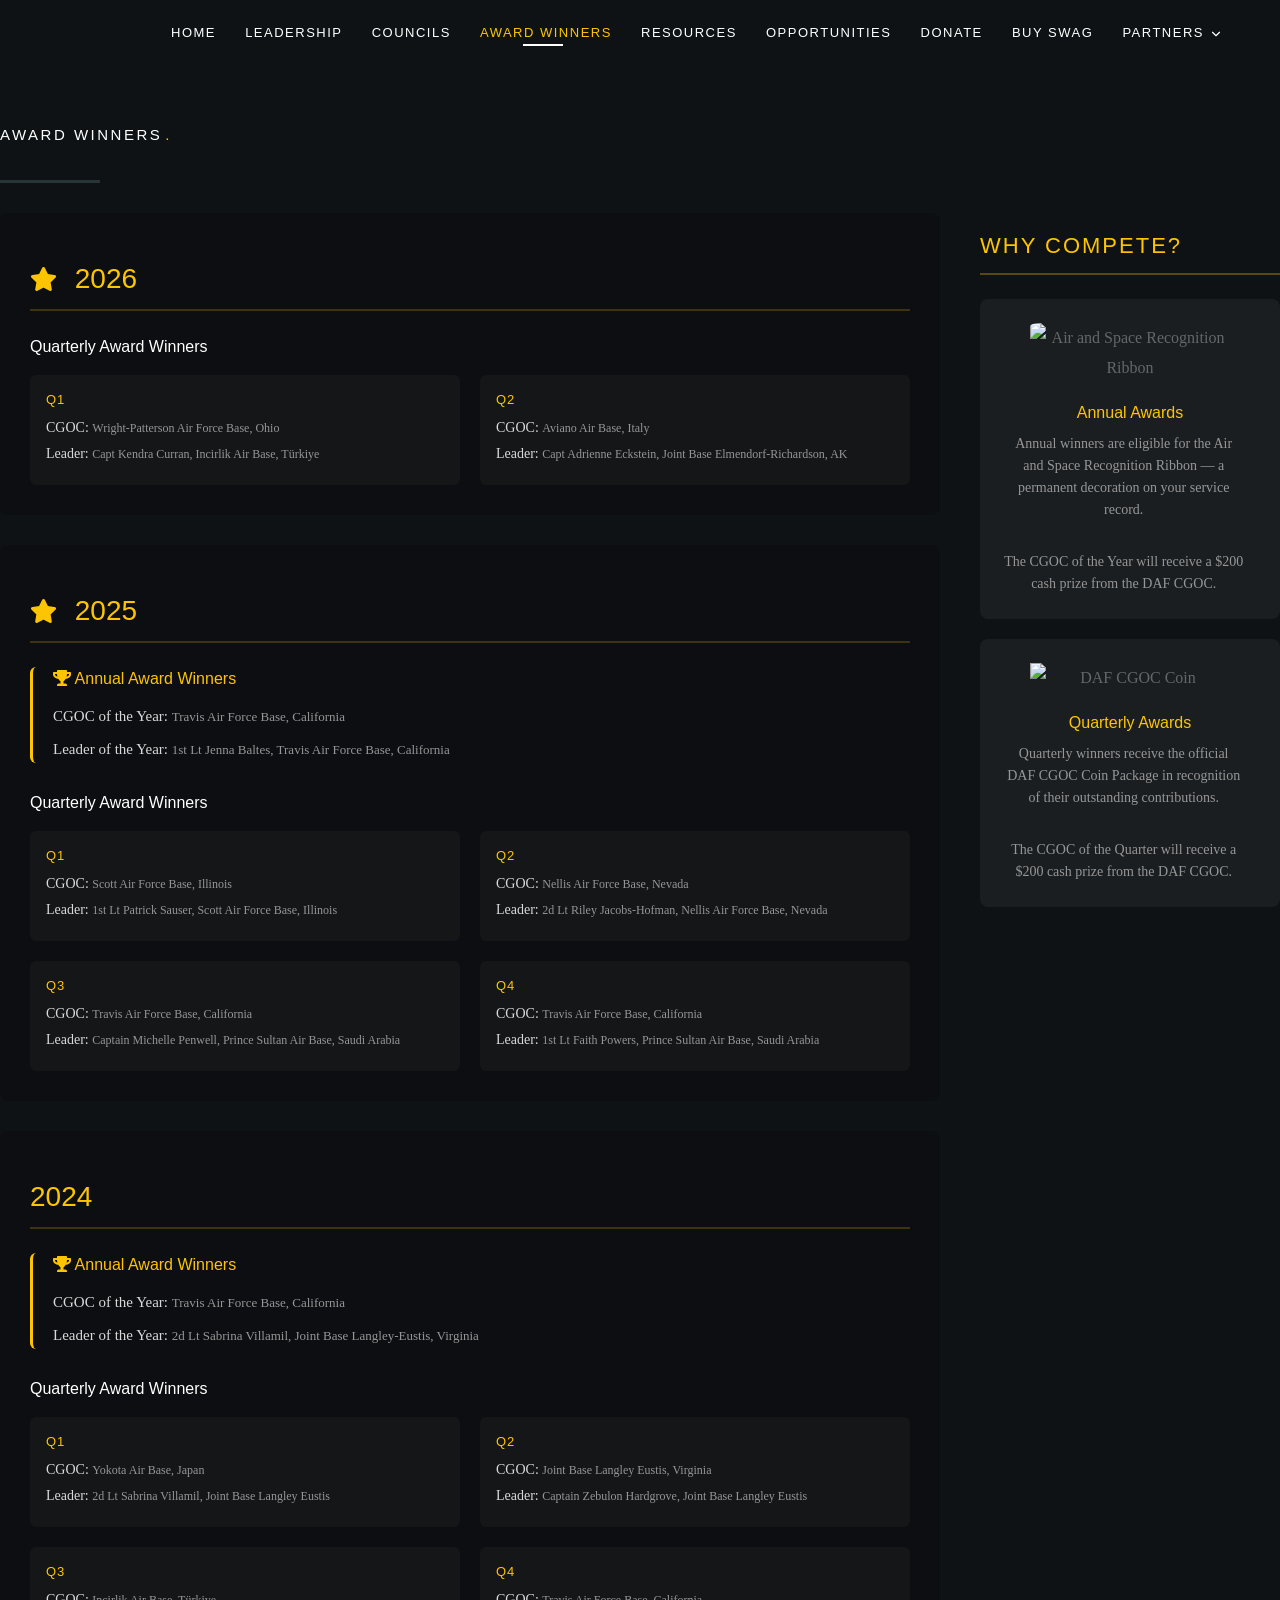
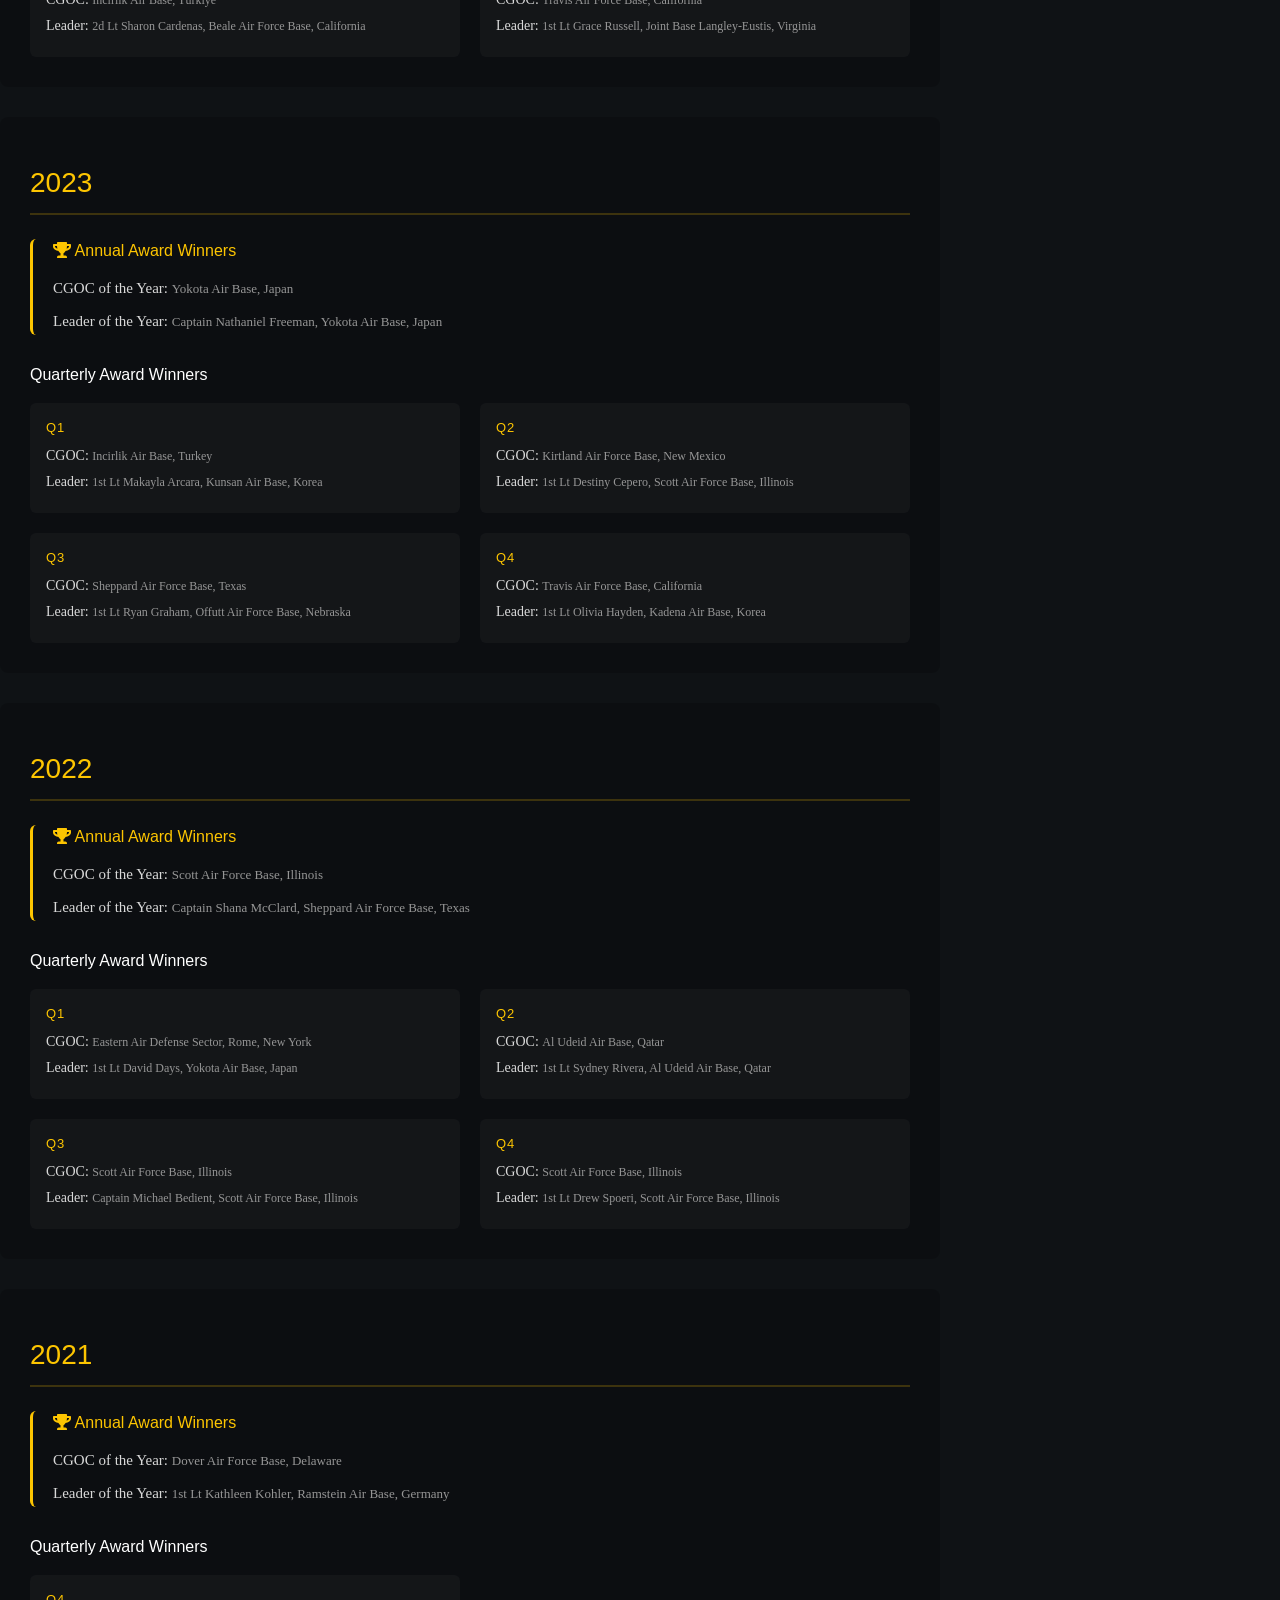
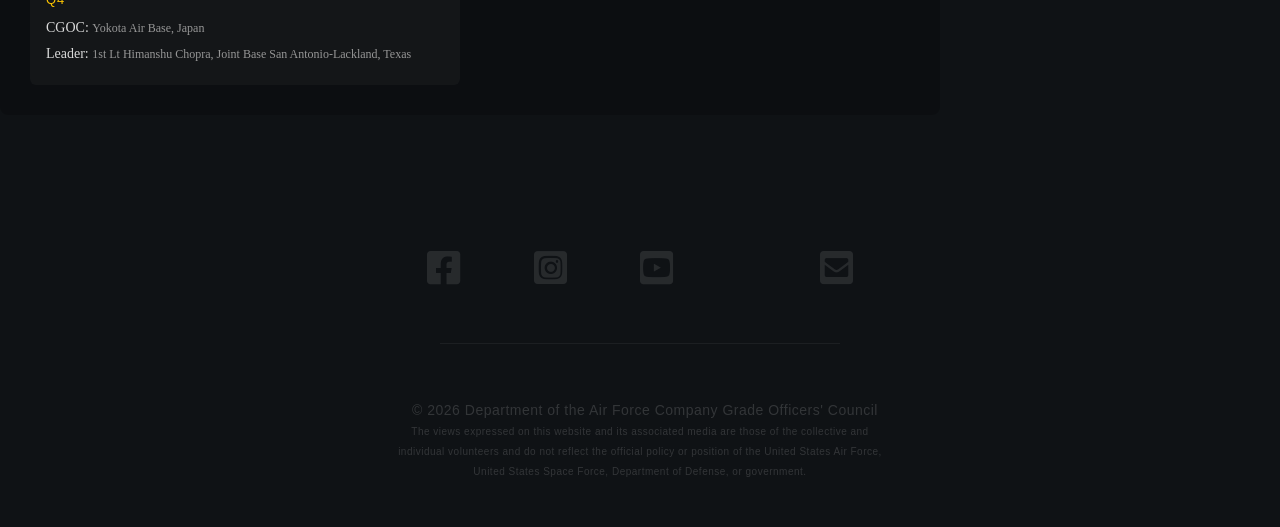
==== commit 15bbab53: "Merge pull request #89 from daf-cgoc-2025/master corrected 2Q award winner 2026 information." ====
--- a/pages/award-winners.html
+++ b/pages/award-winners.html
@@ -4,13 +4,14 @@
     <!-- - google analytics
     	 ================================================== -->
     <!-- Google tag (gtag.js) -->
-    <script async src="https://www.googletagmanager.com/gtag/js?id=G-9MLXG6SFE1"></script>
+    <script async src="https://www.googletagmanager.com/gtag/js?id=G-74QCBZFVWH"></script>
     <script>
         window.dataLayer = window.dataLayer || [];
-        function gtag() { dataLayer.push(arguments); }
+        function gtag(){dataLayer.push(arguments);}
         gtag('js', new Date());
 
-        gtag('config', 'G-9MLXG6SFE1');
+        gtag('config', 'G-74QCBZFVWH');
+        gtag('config', 'G-WT36BHRC7X');
     </script>
     
     <!--- basic page needs
@@ -69,13 +70,15 @@
 					<li><a href="councils.html">Councils</a></li>
                     <li class="current"><a href="award-winners.html">Award Winners</a></li>
                     <li><a href="resources.html">Resources</a></li>
+                    <li><a href="opportunities.html">Opportunities</a></li>
                     <li><a href="donate.html">Donate</a></li>
                     <li><a href="store.html">Buy Swag</a></li>
 					<li class="dropdown">
 						<a href="#" class="top-level">Partners <svg class="nav-icon" xmlns="http://www.w3.org/2000/svg" width="14" height="14" viewBox="0 0 24 24"><path fill="none" stroke="currentColor" stroke-linecap="round" stroke-linejoin="round" stroke-width="2" d="m6 9l6 6l6-6"/></svg></a>
 						<div class="dropdown-content">
+                            <a href="defo.html">DEFO</a>
       						<a href="moaa.html">MOAA</a>
-      						<a href="defo.html">DEFO</a>
+      						<a href="usaa.html">USAA</a>
     					</div>
 				</ul> <!-- end #nav -->
 
@@ -101,6 +104,27 @@
                 <!-- Left column: Year cards -->
                 <div class="awards-content">
 
+                    <!-- 2026 -->
+                    <div class="year-card">
+                        <h2 class="year-card__heading"><i class="fas fa-star"></i> 2026</h2>
+
+                        <div class="quarterly-winners">
+                            <h4>Quarterly Award Winners</h4>
+                            <div class="quarterly-grid">
+                                <div class="quarter-block">
+                                    <div class="quarter-block__label">Q1</div>
+                                    <p>CGOC: <span>Wright-Patterson Air Force Base, Ohio</span></p>
+                                    <p>Leader: <span>Capt Kendra Curran, Incirlik Air Base, Türkiye</span></p>
+                                </div>
+                                <div class="quarter-block">
+                                    <div class="quarter-block__label">Q2</div>
+                                    <p>CGOC: <span>Aviano Air Base, Italy</span></p>
+                                    <p>Leader: <span>Capt Adrienne Eckstein, Joint Base Elmendorf-Richardson, AK</span></p>
+                                </div>
+                            </div>
+                        </div>
+                    </div> <!-- end 2026 -->
+
                     <!-- 2025 -->
                     <div class="year-card">
                         <h2 class="year-card__heading"><i class="fas fa-star"></i> 2025</h2>
@@ -281,12 +305,16 @@
                         <img src="../assets/images/visuals/air-and-space-recognition-ribbon.png" class="radius-small" alt="Air and Space Recognition Ribbon">
                         <h4>Annual Awards</h4>
                         <p>Annual winners are eligible for the Air and Space Recognition Ribbon — a permanent decoration on your service record.</p>
+                        <br>
+                        <p>The CGOC of the Year will receive a $200 cash prize from the DAF CGOC.</p>
                     </div>
 
                     <div class="incentive-card">
                         <img src="../assets/images/visuals/dafcgoc-coin-removebg.png" alt="DAF CGOC Coin">
                         <h4>Quarterly Awards</h4>
                         <p>Quarterly winners receive the official DAF CGOC Coin Package in recognition of their outstanding contributions.</p>
+                        <br>
+                        <p>The CGOC of the Quarter will receive a $200 cash prize from the DAF CGOC.</p>
                     </div>
                 </aside> <!-- end awards-sidebar -->
 
@@ -334,6 +362,7 @@
     ================================================== --> 
     <script src="../js/main.js"></script>
 
+    <script src="../js/analytics.js" defer></script>
 </body>
 
 </html>
--- a/css/main.css
+++ b/css/main.css
@@ -1877,6 +1877,27 @@
 	margin-top: 120px;
 }
 
+/* Leadership page hero */
+.leadership-hero {
+	text-align: center;
+	padding-top: 20px;
+	padding-bottom: 10px;
+}
+
+.leadership-hero h1 {
+	font: 28px/36px var(--font-heading);
+	text-transform: uppercase;
+	letter-spacing: 2.5px;
+	color: var(--color-white);
+	margin-bottom: 12px;
+}
+
+.leadership-hero p {
+	font: 16px/28px var(--font-light);
+	color: var(--color-text-light);
+	margin: 0;
+}
+
 /* Leadership card sections */
 .leadership-card {
 	background: var(--color-bg-card);
@@ -1891,8 +1912,10 @@
 	margin-bottom: 24px;
 	padding-bottom: 12px;
 	padding-left: 16px;
-	border-bottom: 2px solid var(--color-gold-dim);
 	border-left: 3px solid var(--color-gold);
+	/* border-bottom: 2px solid var(--color-gold-dim); */
+	border-radius: var(--radius-sm);
+	background:linear-gradient(var(--color-gold-dim),var(--color-gold-dim)) bottom/100% 2px no-repeat;
 }
 
 .leadership-card__heading i {
@@ -1908,15 +1931,8 @@
 }
 
 .member-grid .member {
-	background: var(--color-bg-subtle);
-	border-radius: var(--radius-sm);
-	padding: 20px 16px;
 	text-align: center;
-	transition: background 0.3s ease-in-out;
-}
-
-.member-grid .member:hover {
-	background: var(--color-bg-light);
+	padding: 10px 0;
 }
 
 .member-grid .member-pic {
@@ -1925,8 +1941,6 @@
 	overflow: hidden;
 	background: var(--color-white);
 	border-radius: 50%;
-	width: 140px;
-	height: 140px;
 	margin: 0 auto 16px;
 }
 
@@ -1989,8 +2003,8 @@
 
 @media only screen and (max-width: 600px) {
 	.member-grid .member-pic {
-		width: 120px;
-		height: 120px;
+		width: 50%;
+		margin: auto;
 	}
 }
 
@@ -2085,6 +2099,7 @@
 	border-left: 3px solid #fdc501;
 	padding-left: 20px;
 	margin-bottom: 28px;
+	border-radius: var(--radius-sm);
 }
 
 .annual-winners h4 {
@@ -2237,14 +2252,7 @@
 	color: #fff;
 }
 
-/* Dark map popup styling */
-.leaflet-popup-content-wrapper {
-	background: #1a1d23;
-	color: var(--color-white);
-	border-radius: var(--radius-sm);
-	box-shadow: 0 4px 20px rgba(0, 0, 0, 0.5);
-}
-
+/* Map popup styling */
 .leaflet-popup-content {
 	margin: 14px 18px;
 	font: 14px/22px var(--font-light);
@@ -2252,19 +2260,10 @@
 
 .leaflet-popup-content b {
 	font: 16px/24px var(--font-heading);
-	color: var(--color-gold);
 }
 
 .leaflet-popup-content a {
 	color: var(--color-gold);
-}
-
-.leaflet-popup-content a:hover {
-	color: var(--color-white);
-}
-
-.leaflet-popup-tip {
-	background: #1a1d23;
 }
 
 /* Council contact cards (replacing table) */
@@ -2416,6 +2415,12 @@
 .partner-sidebar img {
 	max-width: 100%;
 	margin-bottom: 20px;
+}
+
+.partner-sidebar .logo-divider {
+	border: none;
+	border-top: 1px solid var(--color-gold-border);
+	margin: 10px 0 20px;
 }
 
 .partner-card {
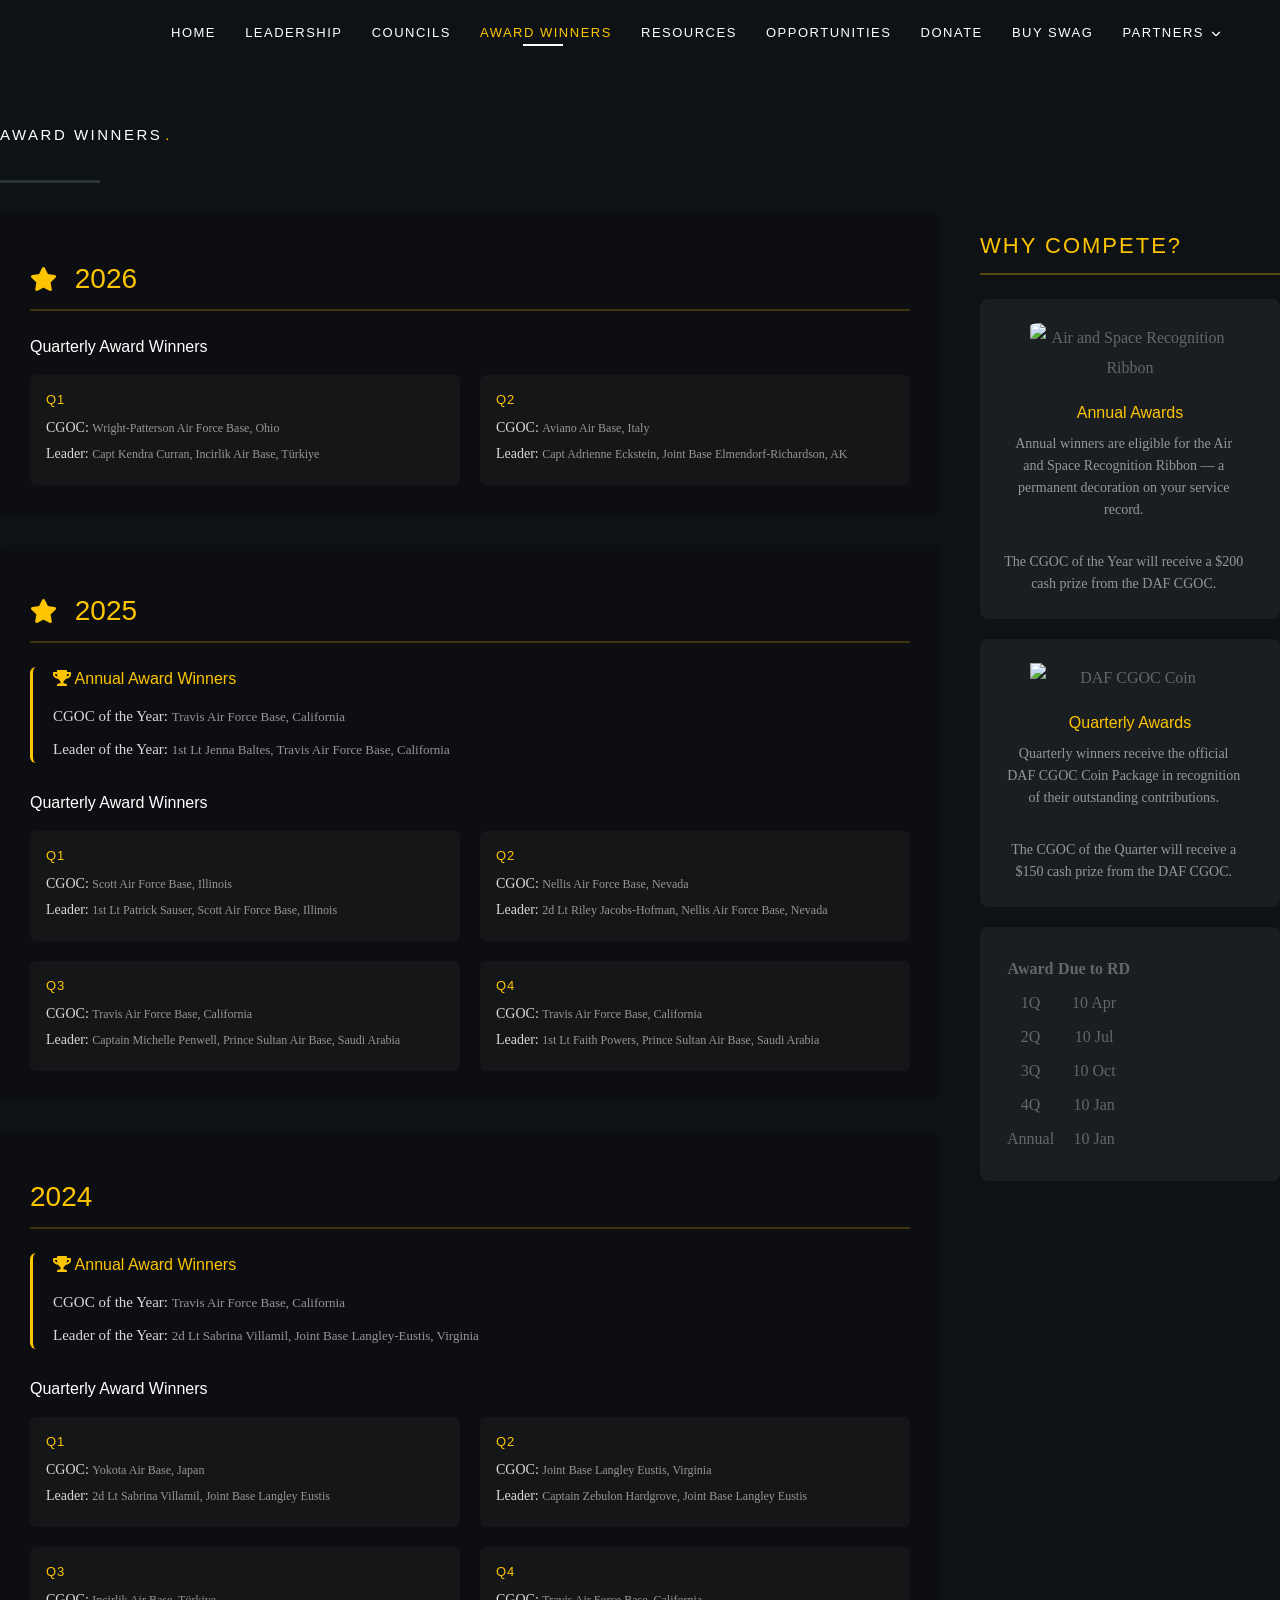
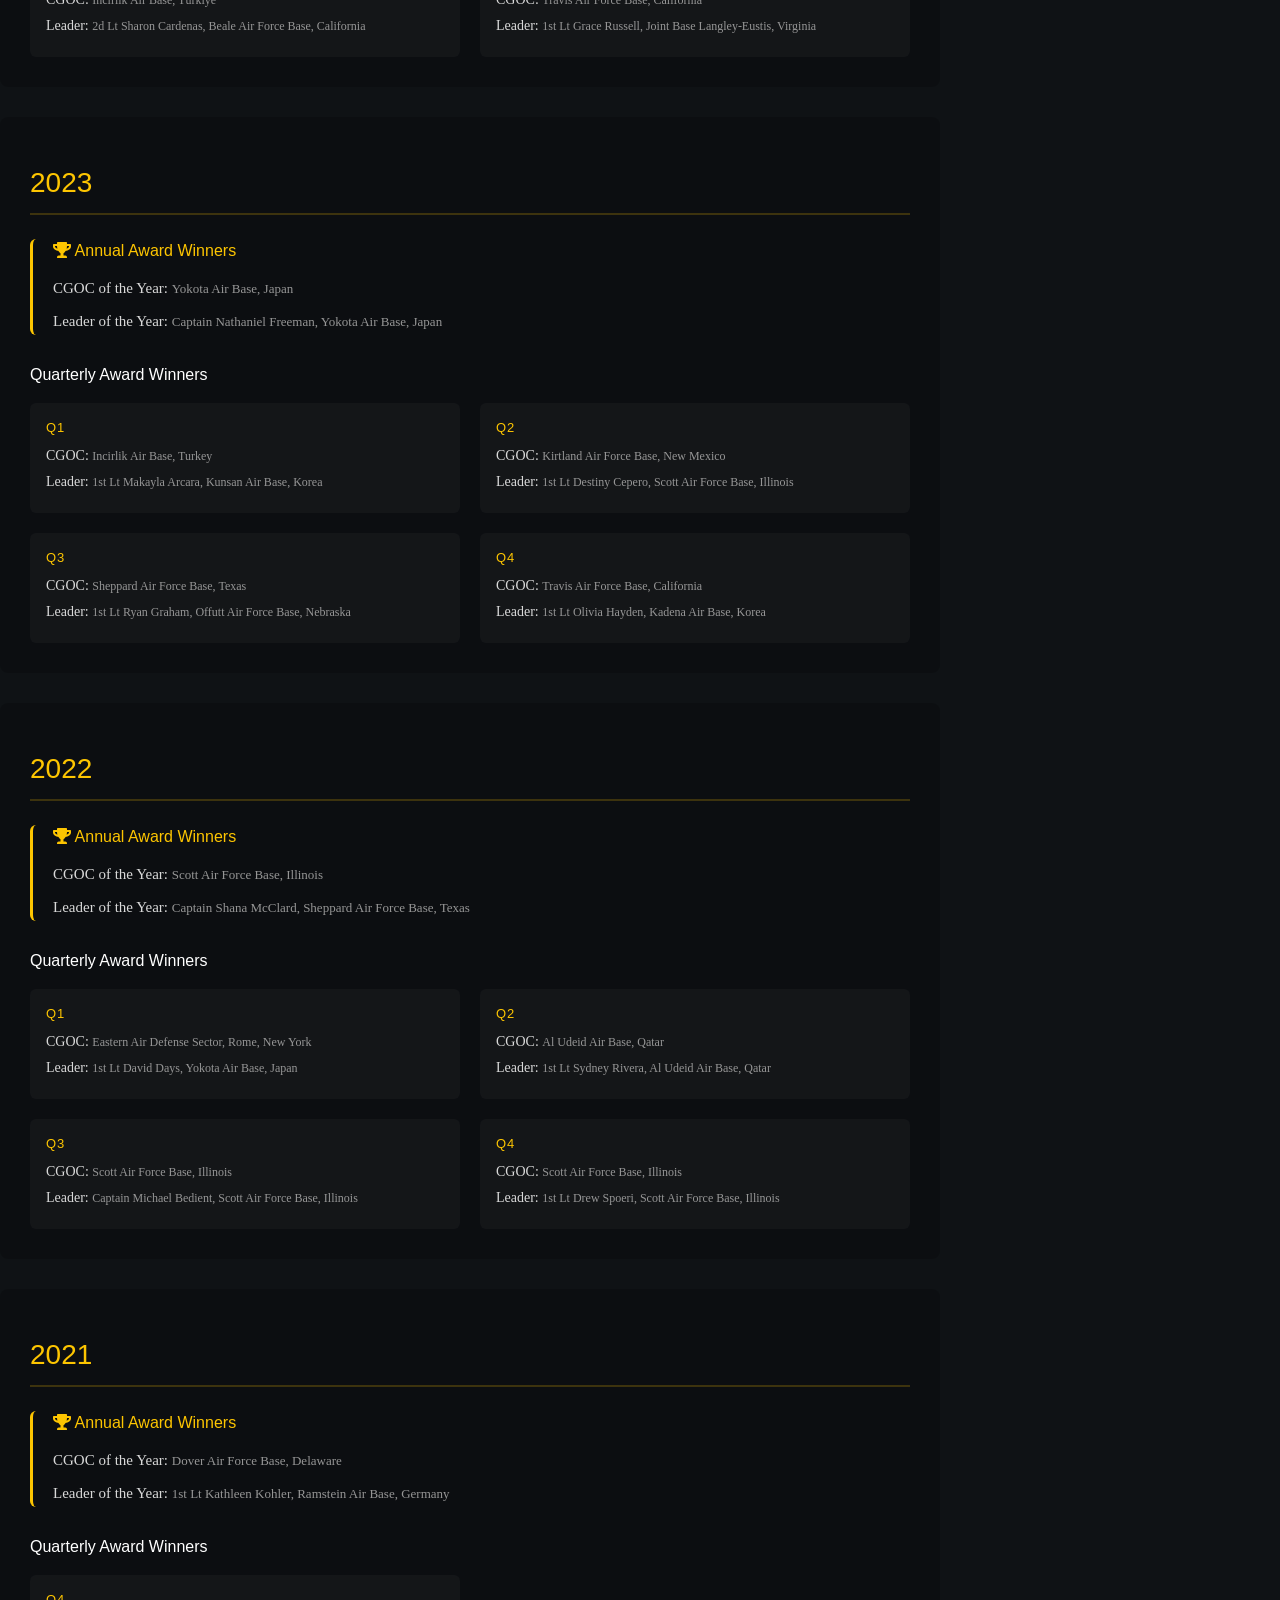
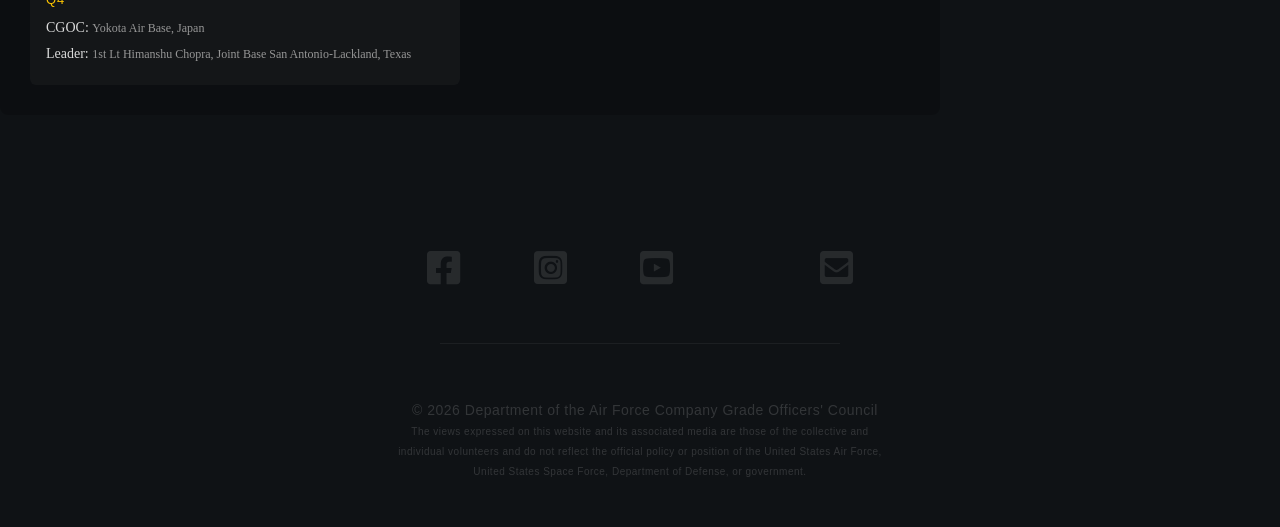
==== commit c011cc71: "Add per-page titles, descriptions, canonicals, and social tags Each page gets a unique title and des" ====
--- a/pages/award-winners.html
+++ b/pages/award-winners.html
@@ -17,9 +17,9 @@
     <!--- basic page needs
     ================================================== -->
     <meta charset="utf-8">
-    <title>Award Winners - CGOC</title>
-	<meta name="description" content="The 'Award Winners' page lists current and previous award winners for the quarterly and annual DAFCGOC awards.">  
-	<meta name="author" content="">
+    <title>Award Winners | DAF CGOC</title>
+	<meta name="description" content="Quarterly and annual DAF CGOC award winners since 2021: CGOC of the Year, Leader of the Year, and each quarter's top council and leader.">
+	<meta name="author" content="Department of the Air Force Company Grade Officers' Council">
 
     <!-- mobile-specific metas
     ================================================== -->
@@ -38,6 +38,16 @@
     <link rel="shortcut icon" href="../favicon.png" >
 
     <link rel="canonical" href="https://dafcgoc.org/pages/award-winners.html" />
+    <meta property="og:type" content="website">
+    <meta property="og:site_name" content="DAF CGOC">
+    <meta property="og:title" content="Award Winners | DAF CGOC">
+    <meta property="og:description" content="Quarterly and annual DAF CGOC award winners since 2021: CGOC of the Year, Leader of the Year, and each quarter's top council and leader.">
+    <meta property="og:url" content="https://dafcgoc.org/pages/award-winners.html">
+    <meta property="og:image" content="https://dafcgoc.org/assets/images/og-dafcgoc.png">
+    <meta name="twitter:card" content="summary_large_image">
+    <meta name="twitter:title" content="Award Winners | DAF CGOC">
+    <meta name="twitter:description" content="Quarterly and annual DAF CGOC award winners since 2021: CGOC of the Year, Leader of the Year, and each quarter's top council and leader.">
+    <meta name="twitter:image" content="https://dafcgoc.org/assets/images/og-dafcgoc.png">
 
 
 </head>
@@ -314,7 +324,40 @@
                         <h4>Quarterly Awards</h4>
                         <p>Quarterly winners receive the official DAF CGOC Coin Package in recognition of their outstanding contributions.</p>
                         <br>
-                        <p>The CGOC of the Quarter will receive a $200 cash prize from the DAF CGOC.</p>
+                        <p>The CGOC of the Quarter will receive a $150 cash prize from the DAF CGOC.</p>
+                    </div>
+
+                    <div class="incentive-card">
+                        <table>
+                            <thead>
+                                <tr>
+                                    <th>Award</th>
+                                    <th>Due to RD</th>
+                                </tr>
+                            </thead>
+                            <tbody>
+                                <tr>
+                                    <td>1Q</td>
+                                    <td>10 Apr</td>
+                                </tr>
+                                <tr>
+                                    <td>2Q</td>
+                                    <td>10 Jul</td>
+                                </tr>
+                                <tr>
+                                    <td>3Q</td>
+                                    <td>10 Oct</td>
+                                </tr>
+                                <tr>
+                                    <td>4Q</td>
+                                    <td>10 Jan</td>
+                                </tr>
+                                <tr>
+                                    <td>Annual</td>
+                                    <td>10 Jan</td>
+                                </tr>
+                            </tbody>
+                        </table>
                     </div>
                 </aside> <!-- end awards-sidebar -->
 
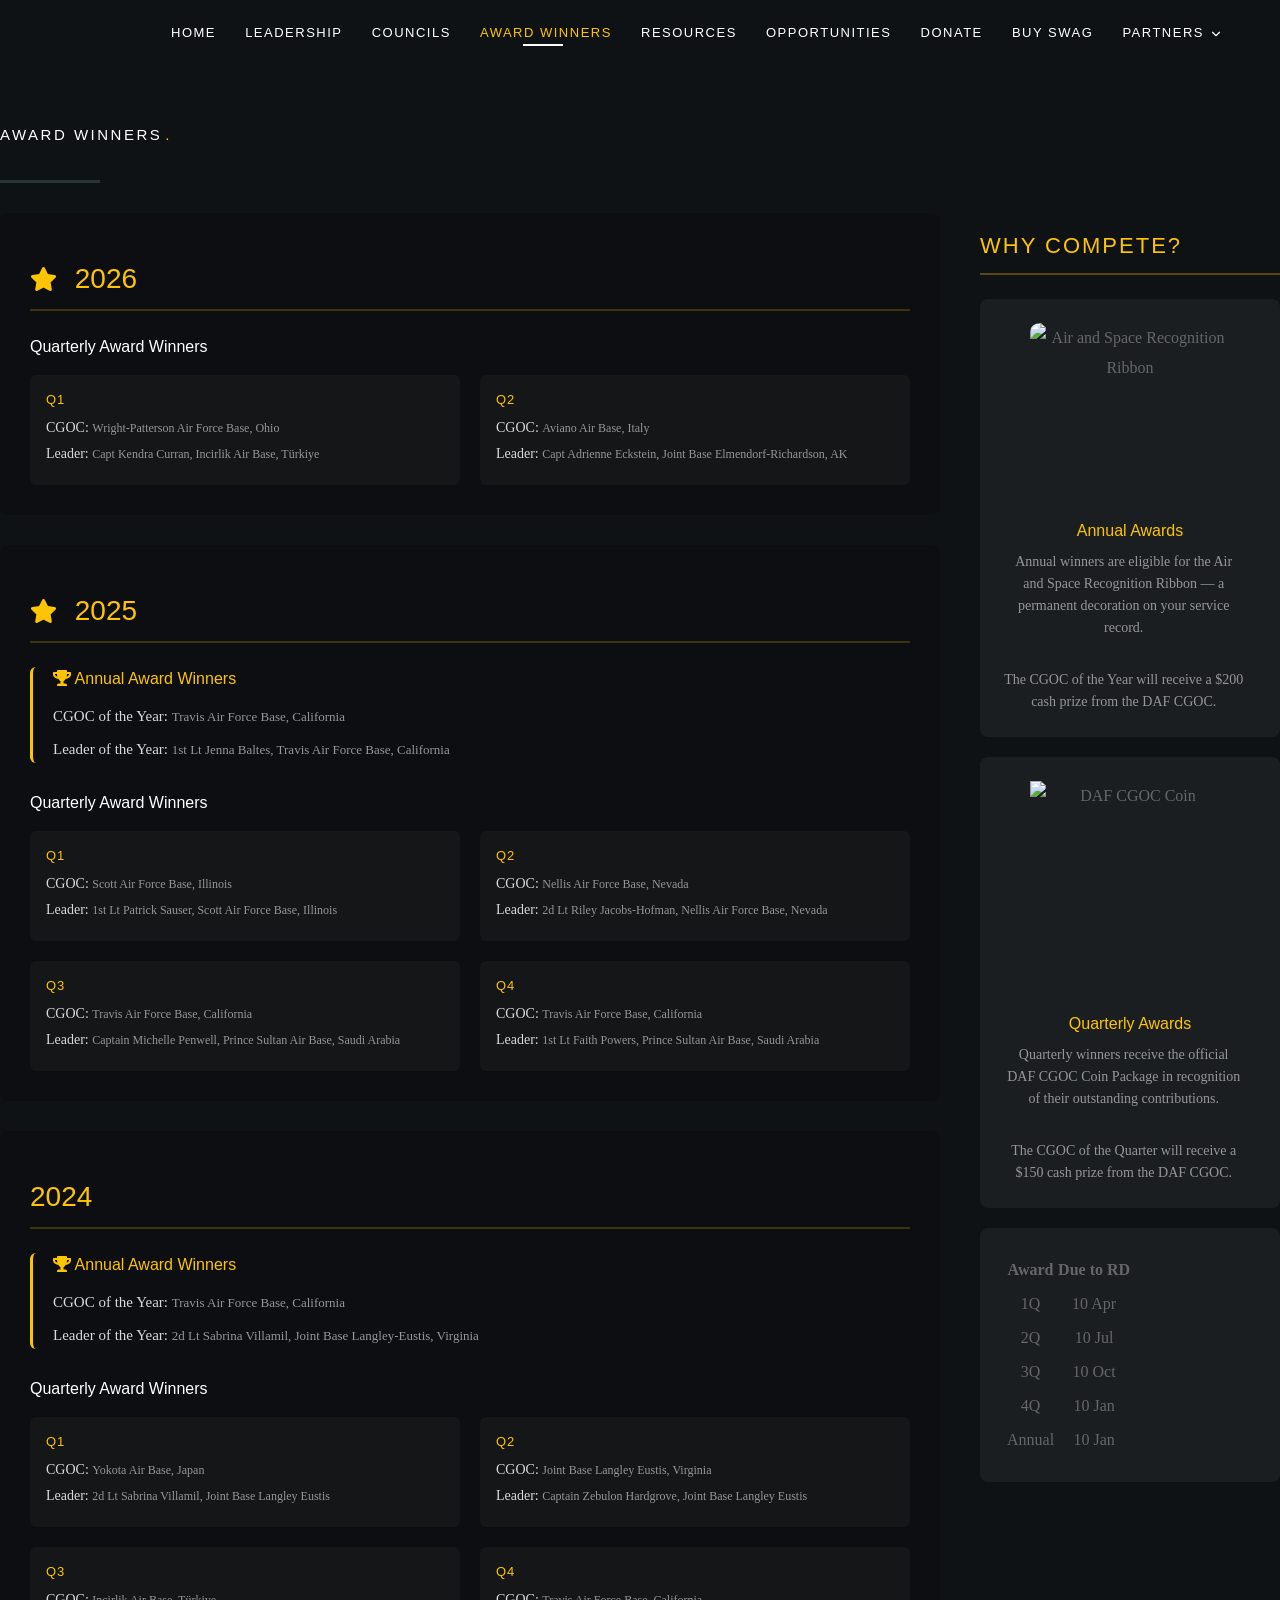
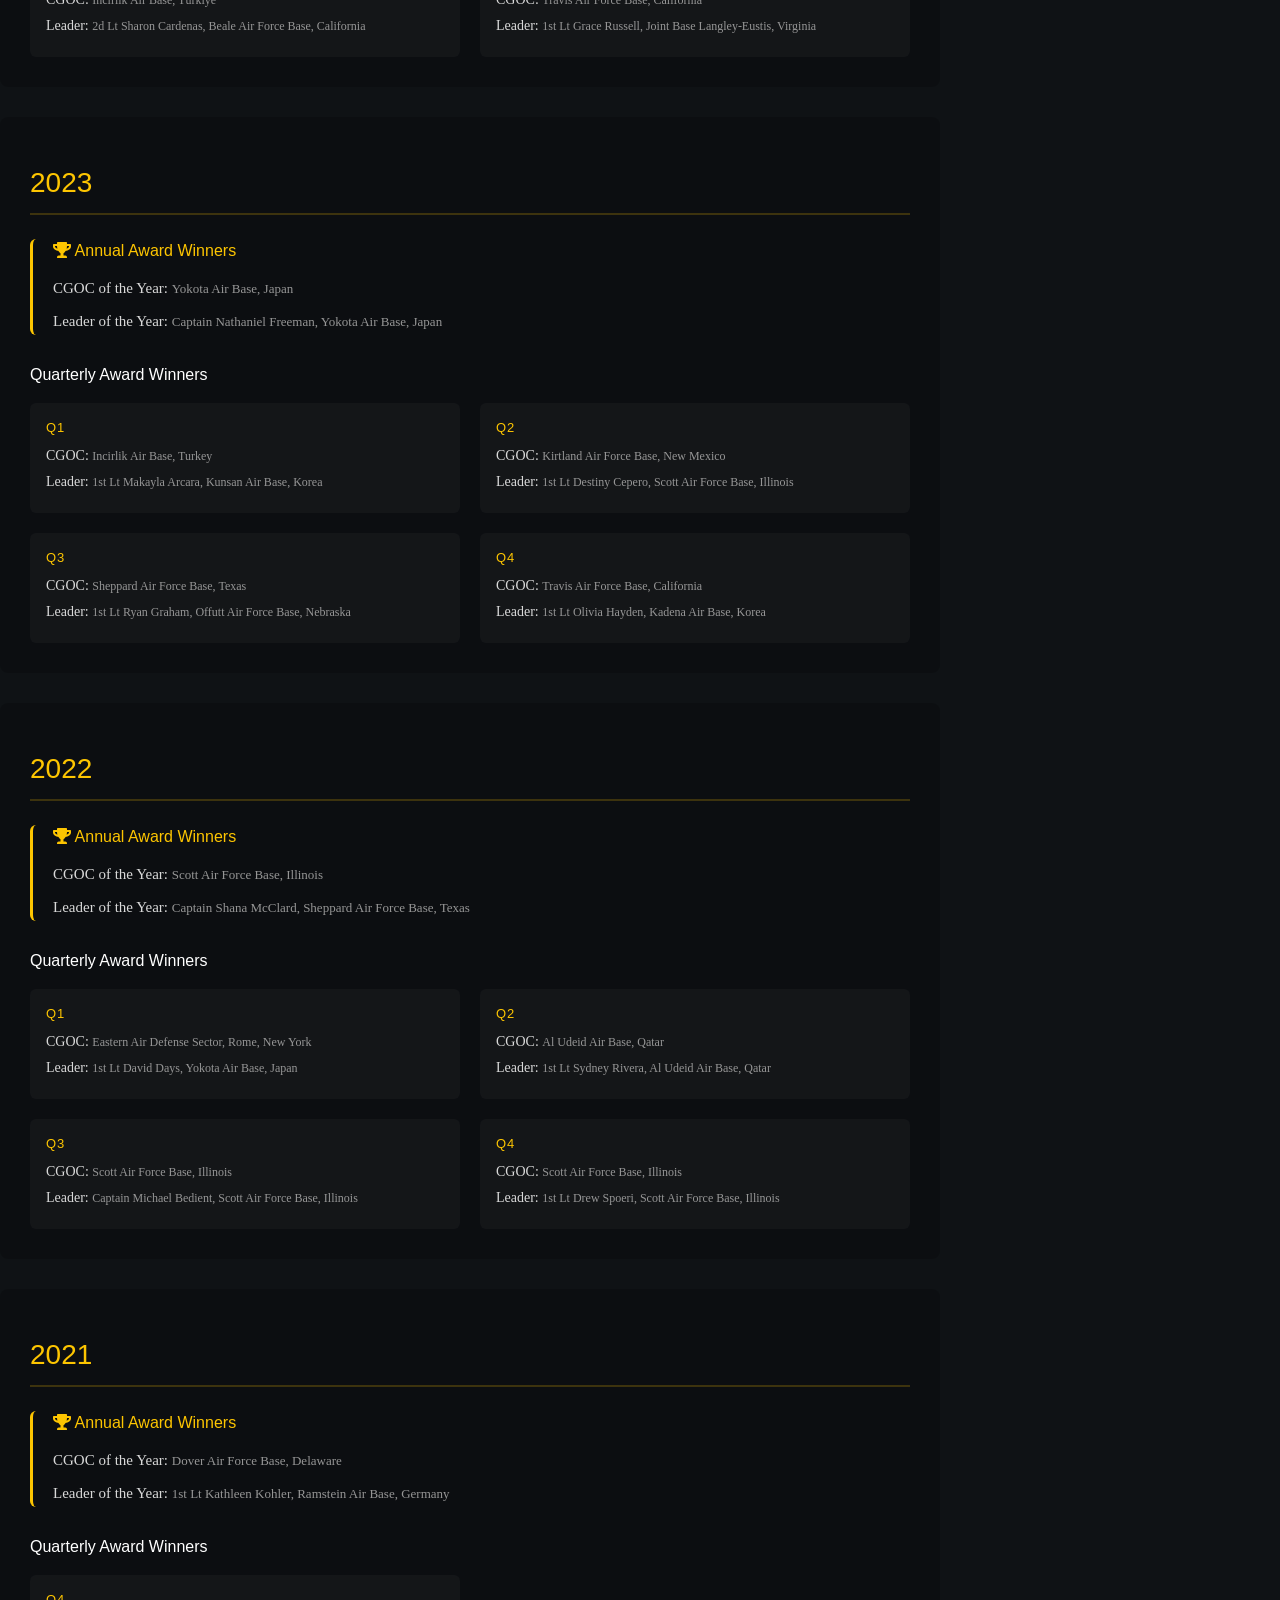
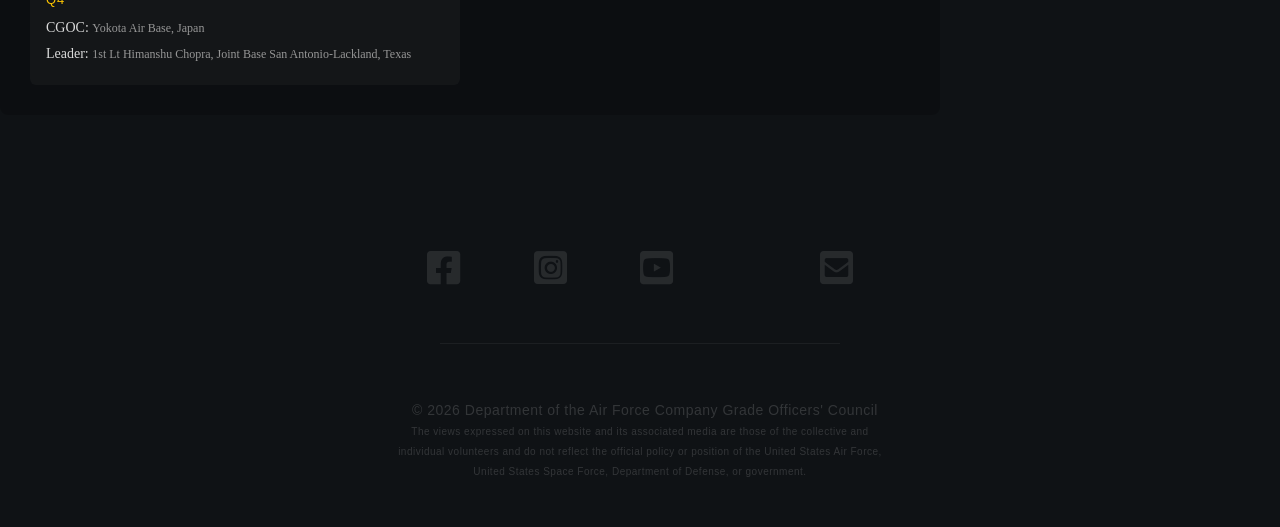
==== commit 6e066900: "Fix leadership photo alt text and lazy-load below-the-fold images Leadership headshot alts now name " ====
--- a/pages/award-winners.html
+++ b/pages/award-winners.html
@@ -312,7 +312,7 @@
                     <h3>Why Compete?</h3>
 
                     <div class="incentive-card">
-                        <img src="../assets/images/visuals/air-and-space-recognition-ribbon.png" class="radius-small" alt="Air and Space Recognition Ribbon">
+                        <img src="../assets/images/visuals/air-and-space-recognition-ribbon.png" class="radius-small" alt="Air and Space Recognition Ribbon" width="303" height="178">
                         <h4>Annual Awards</h4>
                         <p>Annual winners are eligible for the Air and Space Recognition Ribbon — a permanent decoration on your service record.</p>
                         <br>
@@ -320,7 +320,7 @@
                     </div>
 
                     <div class="incentive-card">
-                        <img src="../assets/images/visuals/dafcgoc-coin-removebg.png" alt="DAF CGOC Coin">
+                        <img src="../assets/images/visuals/dafcgoc-coin-removebg.png" alt="DAF CGOC Coin" width="283" height="213">
                         <h4>Quarterly Awards</h4>
                         <p>Quarterly winners receive the official DAF CGOC Coin Package in recognition of their outstanding contributions.</p>
                         <br>
